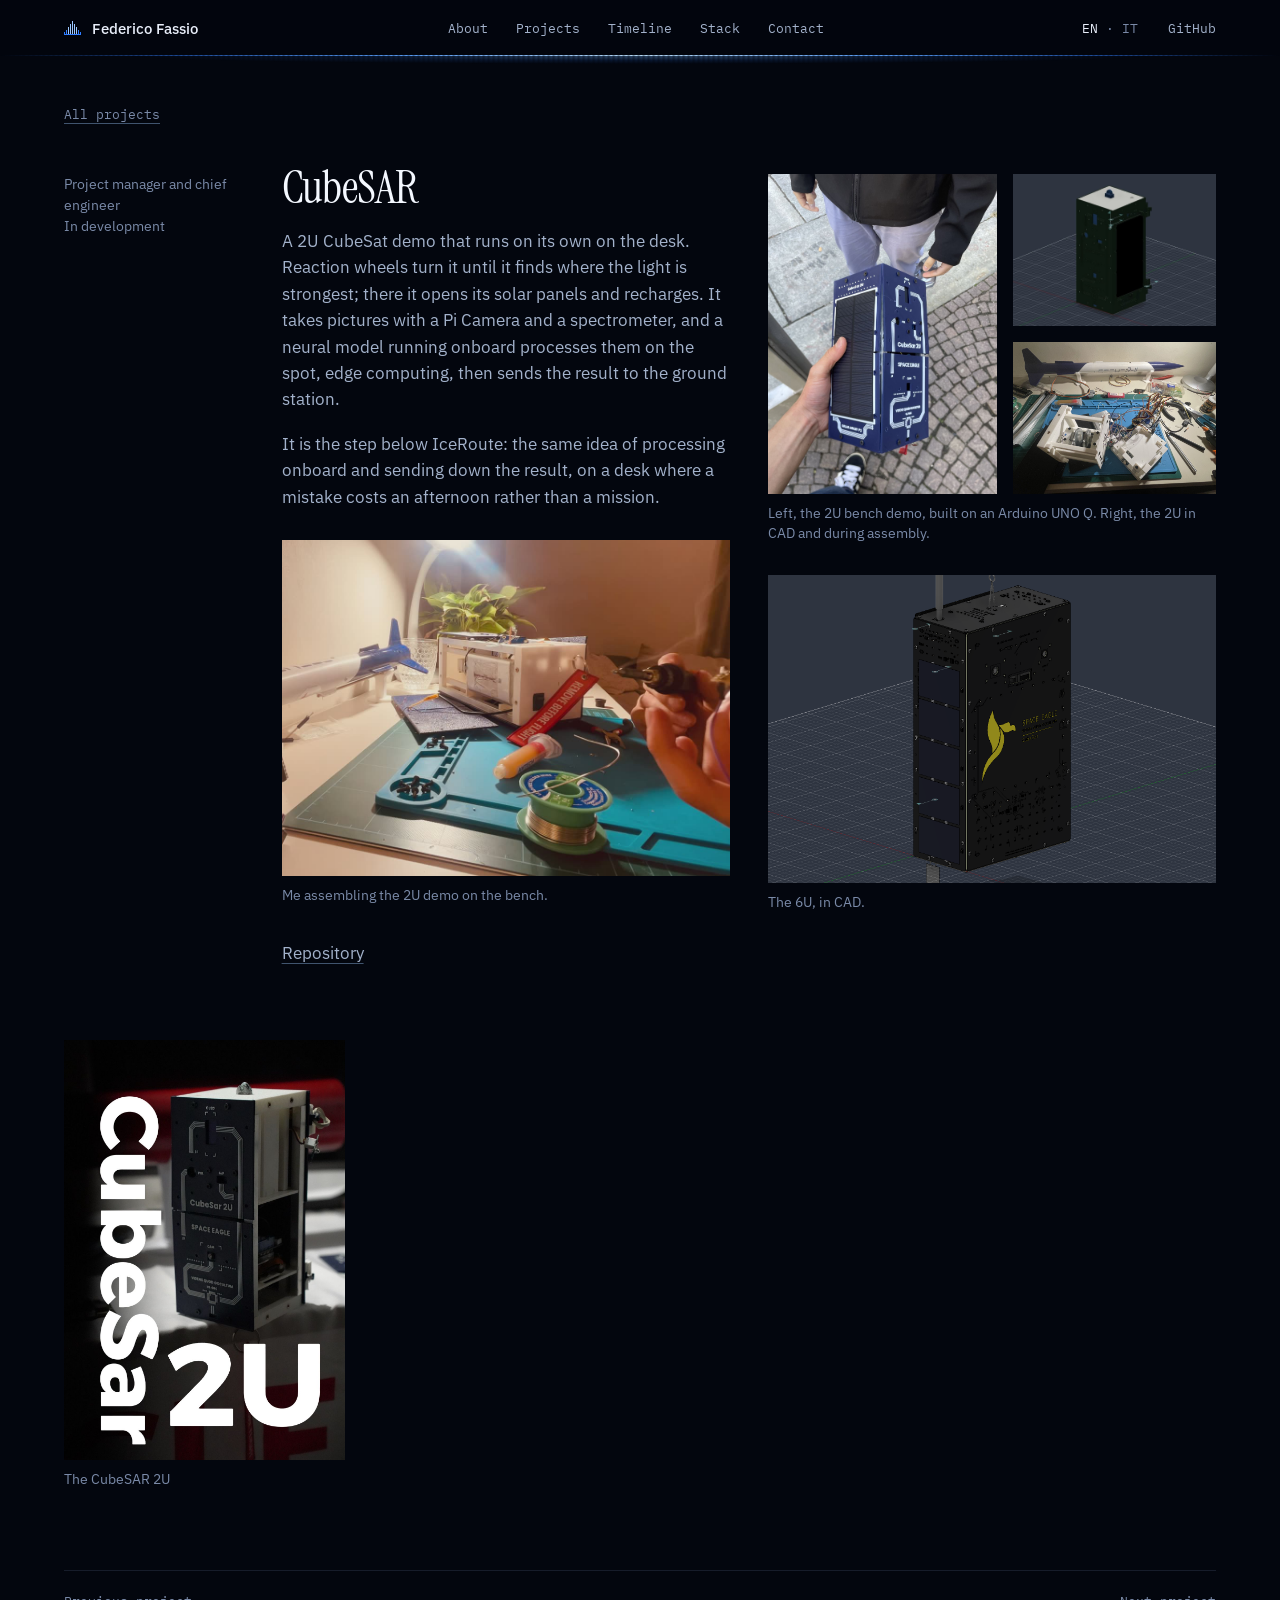
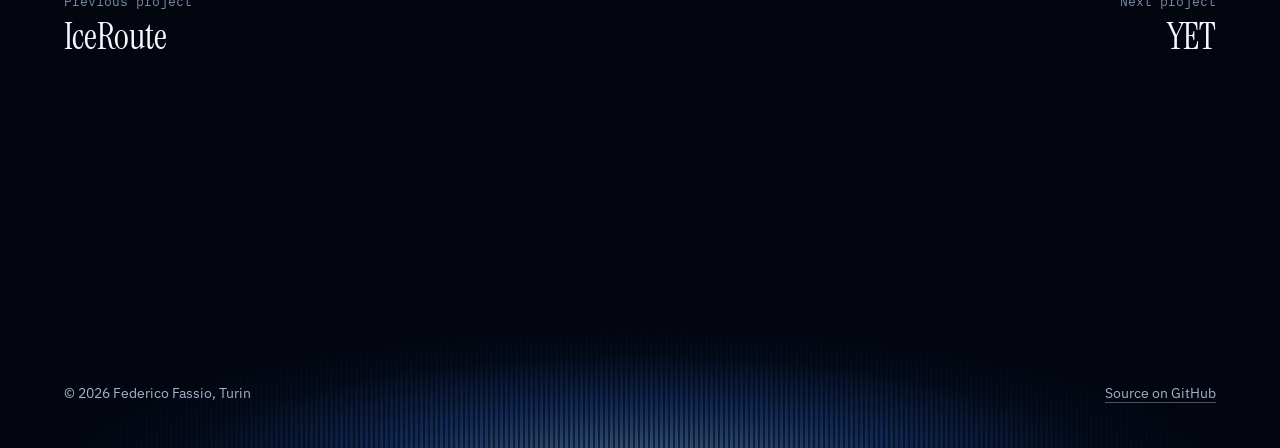
==== cubesar/index.html @ aa727fca "About: ritratto centrato e grande sul telefono; CubeSAR: il poster - Su telefono il ritratto in Abou" ====
<!doctype html>
<html lang="en" data-lang="en" data-title-en="CubeSAR · Federico Fassio" data-title-it="CubeSAR · Federico Fassio">
<head>
<meta charset="utf-8">
<meta name="viewport" content="width=device-width, initial-scale=1, viewport-fit=cover">
<title>CubeSAR · Federico Fassio</title>
<meta name="description" content="CubeSAR: a 2U CubeSat demo that turns towards the light with reaction wheels, opens its solar panels to recharge, takes pictures with a Pi Camera and a spectrometer and processes them onboard with a neural model. Federico Fassio is project manager and chief engineer, at Space Eagle APS.">
<meta name="author" content="Federico Fassio">
<link rel="canonical" href="https://federicofassio.it/cubesar/">
<meta property="og:type" content="article">
<meta property="og:site_name" content="Federico Fassio">
<meta property="og:title" content="CubeSAR · Federico Fassio">
<meta property="og:description" content="CubeSAR: a 2U CubeSat demo that turns towards the light with reaction wheels, opens its solar panels to recharge, takes pictures with a Pi Camera and a spectrometer and processes them onboard with a neural model. Federico Fassio is project manager and chief engineer, at Space Eagle APS.">
<meta property="og:url" content="https://federicofassio.it/cubesar/">
<meta property="og:locale" content="en_GB">
<meta property="og:locale:alternate" content="it_IT">
<meta property="og:image" content="https://federicofassio.it/img/cubesar-banco.jpg">
<meta property="og:image:type" content="image/jpeg">
<meta property="og:image:width" content="1600">
<meta property="og:image:height" content="1200">
<meta property="og:image:alt" content="The CubeSAR 2U demo being assembled on the bench">
<meta name="twitter:card" content="summary_large_image">
<meta name="twitter:title" content="CubeSAR · Federico Fassio">
<meta name="twitter:description" content="CubeSAR: a 2U CubeSat demo that turns towards the light with reaction wheels, opens its solar panels to recharge, takes pictures with a Pi Camera and a spectrometer and processes them onboard with a neural model. Federico Fassio is project manager and chief engineer, at Space Eagle APS.">
<meta name="twitter:image" content="https://federicofassio.it/img/cubesar-banco.jpg">
<meta name="twitter:image:alt" content="The CubeSAR 2U demo being assembled on the bench">
<meta name="theme-color" content="#03060e">
<link rel="icon" href="/favicon.ico" sizes="48x48">
<link rel="icon" href="/favicon.svg" type="image/svg+xml">
<link rel="icon" href="/favicon-96x96.png" sizes="96x96" type="image/png">
<link rel="apple-touch-icon" href="/apple-touch-icon.png">
<link rel="manifest" href="/site.webmanifest">
<script type="application/ld+json">
{"@context":"https://schema.org","@type":"BreadcrumbList","itemListElement":[{"@type":"ListItem","position":1,"name":"Federico Fassio","item":"https://federicofassio.it/"},{"@type":"ListItem","position":2,"name":"CubeSAR","item":"https://federicofassio.it/cubesar/"}]}
</script>

<!-- La lingua scelta si applica prima del disegno, così non si vede il cambio -->
<script>
try{
  var L = localStorage.getItem('lang');
  if(L === 'it' || L === 'en'){
    document.documentElement.setAttribute('data-lang', L);
    document.documentElement.setAttribute('lang', L);
  }
}catch(e){}
</script>

<link rel="preconnect" href="https://fonts.googleapis.com">
<link rel="preconnect" href="https://fonts.gstatic.com" crossorigin>
<link href="https://fonts.googleapis.com/css2?family=IBM+Plex+Mono:wght@400;500&family=IBM+Plex+Sans:wght@400;500;600&family=Instrument+Serif:ital@0;1&display=swap" rel="stylesheet">
<link rel="stylesheet" href="../assets/site.css?v=4">
</head>
<body>
<a class="skip" href="#main" data-l="en">Skip to content</a>
<a class="skip" href="#main" data-l="it">Salta al contenuto</a>

<nav class="nav is-stuck nav--page" id="nav">
  <div class="nav__in">
    <a class="brand" href="../">
      <!-- Il marchio: nove tacche a campana su una riga, come il cumulo dell'hero -->
      <svg viewBox="0 0 17 14" aria-hidden="true"><rect class="h" x="0" y="11" width="1" height="2"/><rect class="h" x="2" y="9" width="1" height="4"/><rect x="4" y="6" width="1" height="7"/><rect x="6" y="3" width="1" height="10"/><rect x="8" y="0" width="1" height="13"/><rect x="10" y="3" width="1" height="10"/><rect x="12" y="6" width="1" height="7"/><rect class="h" x="14" y="9" width="1" height="4"/><rect class="h" x="16" y="11" width="1" height="2"/><rect class="h" x="0" y="13" width="17" height="1"/></svg>
      Federico Fassio
    </a>
    <ul class="nav__links" id="navlinks">
      <li><a href="../#about"><span data-l="en">About</span><span data-l="it">Chi sono</span></a></li>
      <li><a href="../#projects"><span data-l="en">Projects</span><span data-l="it">Progetti</span></a></li>
      <li><a href="../#path"><span data-l="en">Timeline</span><span data-l="it">Percorso</span></a></li>
      <li><a href="../#stack">Stack</a></li>
      <li><a href="../#contact"><span data-l="en">Contact</span><span data-l="it">Contatti</span></a></li>
      <li class="nav__extra"><a href="https://github.com/DoubleF35" rel="me">GitHub</a></li>
      <li class="nav__extra"><a href="https://www.instagram.com/federicofassioo/" rel="me">Instagram</a></li>
      <li class="nav__extra"><a href="https://www.tiktok.com/@imdoublef" rel="me">TikTok</a></li>
    </ul>
    <div class="nav__end">
      <div class="lang" id="lang" role="group" aria-label="Lingua / Language">
        <button type="button" value="en" lang="en" aria-pressed="true">EN</button><span aria-hidden="true">·</span><button type="button" value="it" lang="it" aria-pressed="false">IT</button>
      </div>
      <a class="nav__gh" href="https://github.com/DoubleF35" rel="me">GitHub</a>
      <button type="button" class="burger" id="burger" aria-expanded="false" aria-controls="navlinks">
        <i aria-hidden="true"></i>Menu
      </button>
    </div>
  </div>
  <span class="nav__comb" aria-hidden="true"></span>
</nav>

<main id="main" class="proj">
  <div class="wrap">
    <p class="crumb"><a href="../#projects"><span data-l="en">All projects</span><span data-l="it">Tutti i progetti</span></a></p>
    <article class="row" id="cubesar">
      <p class="meta"><span><span data-l="en">Project manager and chief engineer</span><span data-l="it">Project manager e chief engineer</span></span><span><span data-l="en">In development</span><span data-l="it">In sviluppo</span></span></p>
      <h1>CubeSAR</h1>
      <div class="row__fig">
        <figure class="mosaic">
          <span class="frame mosaic__big"><img src="../img/cubesar-2u.jpg" width="1200" height="1600" alt="The CubeSAR 2U bench demo, held in one hand" data-alt-it="La demo da banco CubeSAR 2U, tenuta in una mano" loading="lazy"></span>
          <span class="frame"><img src="../img/cubesar-2u-cad.jpg" width="933" height="700" alt="CAD render of the CubeSAR 2U" data-alt-it="Il render CAD del CubeSAR 2U" loading="lazy"></span>
          <span class="frame"><img src="../img/cubesar-banco.jpg" width="1600" height="1200" alt="The 2U demo being assembled on the bench, with Seeker-II behind" data-alt-it="La demo 2U in montaggio sul banco, con Seeker-II sullo sfondo" loading="lazy"></span>
          <figcaption data-l="en">Left, the 2U bench demo, built on an Arduino UNO&nbsp;Q. Right, the 2U in CAD and during assembly.</figcaption>
          <figcaption data-l="it">A sinistra la demo da banco 2U, costruita con una Arduino UNO&nbsp;Q. A destra il 2U in CAD e durante il montaggio.</figcaption>
        </figure>
        <figure class="fig-next">
          <span class="frame"><img src="../img/cubesar.png" width="1600" height="1100" alt="CAD model of the CubeSAR 6U" data-alt-it="Il modello CAD del CubeSAR 6U" loading="lazy"></span>
          <figcaption data-l="en">The 6U, in CAD.</figcaption>
          <figcaption data-l="it">Il 6U, in CAD.</figcaption>
        </figure>
      </div>
      <div class="row__text">
        <p data-l="en">
          A 2U CubeSat demo that runs on its own on the desk. Reaction wheels turn it until it
          finds where the light is strongest; there it opens its solar panels and recharges. It
          takes pictures with a Pi Camera and a spectrometer, and a neural model running onboard
          processes them on the spot, edge computing, then sends the result to the ground station.
        </p>
        <p data-l="it">
          Una demo di CubeSat 2U che sulla scrivania lavora da sola. Le ruote di reazione la fanno
          girare finché trova il punto con più luce: lì apre i pannelli solari e si ricarica. Fa le
          foto con una Pi Camera e uno spettrometro, e un modello neurale che gira a bordo le
          elabora sul posto, in edge computing, poi manda il risultato alla stazione di terra.
        </p>
        <p data-l="en">
          It is the step below IceRoute: the same idea of processing onboard and sending down the
          result, on a desk where a mistake costs an afternoon rather than a mission.
        </p>
        <p data-l="it">
          È il gradino sotto IceRoute: la stessa idea di elaborare a bordo e mandare giù il
          risultato, su una scrivania dove uno sbaglio costa un pomeriggio e non una missione.
        </p>
        <figure class="vid">
          <video autoplay muted loop playsinline preload="auto" width="960" height="720" poster="../img/cubesar-montaggio.jpg">
            <source src="../img/cubesar-montaggio.mp4" type="video/mp4">
          </video>
          <figcaption data-l="en">Me assembling the 2U demo on the bench.</figcaption>
          <figcaption data-l="it">Mentre monto la demo 2U sul banco.</figcaption>
        </figure>
        <p class="links"><a href="https://github.com/DoubleF35/CubeSAR">Repository</a></p>
      </div>
    </article>
    <div class="gal">
      <div class="photos photos--tall">
        <figure>
          <span class="frame"><img src="../img/cubesar-2u-poster.jpg" width="1067" height="1600" alt="Poster of the CubeSAR 2U: the satellite with the title CubeSar 2U written over the photo" data-alt-it="Il poster del CubeSAR 2U: il satellite con il titolo CubeSar 2U scritto sopra la foto" loading="lazy"></span>
          <figcaption data-l="en">The CubeSAR 2U</figcaption>
          <figcaption data-l="it">Il CubeSAR 2U</figcaption>
        </figure>
      </div>
    </div>
    <nav class="pnav" aria-label="Projects">
      <a class="prev" href="../iceroute/"><span class="lab"><span data-l="en">Previous project</span><span data-l="it">Progetto precedente</span></span><span class="name"><span data-l="en">IceRoute</span><span data-l="it">IceRoute</span></span></a>
      <a class="next" href="../yet-community/"><span class="lab"><span data-l="en">Next project</span><span data-l="it">Progetto successivo</span></span><span class="name"><span data-l="en">YET</span><span data-l="it">YET</span></span></a>
    </nav>
  </div>
</main>

<footer class="foot">
  <div class="wrap foot__in">
    <p data-l="en">© 2026 Federico Fassio, Turin</p>
    <p data-l="it">© 2026 Federico Fassio, Torino</p>
    <p><a href="https://github.com/DoubleF35/doublef35.github.io"><span data-l="en">Source on GitHub</span><span data-l="it">Sorgente su GitHub</span></a></p>
  </div>
</footer>

<script src="../assets/site.js?v=4"></script>
</body>
</html>
---- assets/site.css ----
/* ==========================================================================
   Notte, una sola sorgente di luce, una serif.

   Regole, e tutto il resto scende da queste:
   1. Il fondo è quasi nero e la luce arriva da un punto solo, il pettine
      dell'hero. Il resto della pagina ne riprende solo il segno: la riga
      sotto la barra e i righelli fra le sezioni.
   2. I titoli sono in Instrument Serif. Il corsivo è un accento, uno solo.
   3. Il monospace serve solo a ciò che si conta: date, misure, unità, nomi
      di repository. Sempre in minuscolo normale, mai spaziato.
   4. Niente schede, pillole, vetro, frecce, stelle, ombre colorate.
      Le cose si separano con una riga da 1 px e con lo spazio.
   Una pagina sola, nessun framework, nessun build step.
   ========================================================================== */

:root{
  --ink:#03060e;
  --ink-2:#070b16;
  --line:rgba(150,180,230,.13);
  --paper:#e9effa;
  --paper-dim:#a3b2cb;
  --paper-mute:#7a8aa8;   /* 5,8:1 sul fondo: passa AA anche sui testi piccoli */
  --beam:#2f7dff;
  --beam-lit:#9cc8ff;
  --gold:#e6c276;         /* solo per i piazzamenti */

  --w:1200px;
  --m:max(20px, 5vw);
  --gap:clamp(24px, 3vw, 48px);
  --nav-h:56px;
  --serif:"Instrument Serif",ui-serif,Georgia,"Times New Roman",serif;
  --sans:"IBM Plex Sans",-apple-system,BlinkMacSystemFont,"Segoe UI",Roboto,Helvetica,Arial,sans-serif;
  --mono:"IBM Plex Mono",ui-monospace,SFMono-Regular,Menlo,Consolas,monospace;
}

*{box-sizing:border-box}
html{
  background:var(--ink);scroll-behavior:smooth;
  scroll-padding-top:calc(var(--nav-h) + 16px);
  -webkit-text-size-adjust:100%;text-size-adjust:100%;
}
body{
  margin:0;background:var(--ink);color:var(--paper);
  font:400 17px/1.6 var(--sans);
  -webkit-font-smoothing:antialiased;text-rendering:optimizeLegibility;
  overflow-x:hidden;
}
a{
  color:inherit;
  text-decoration:underline;text-decoration-thickness:1px;text-underline-offset:4px;
  text-decoration-color:rgba(156,200,255,.4);
  -webkit-tap-highlight-color:transparent;
  transition:color .15s,text-decoration-color .15s;
}
@media (hover:hover){ a:hover{color:#fff;text-decoration-color:currentColor} }
img{display:block;max-width:100%}
button{font:inherit;color:inherit;background:none;border:0;padding:0;cursor:pointer;-webkit-tap-highlight-color:transparent}
::selection{background:rgba(47,125,255,.35);color:#fff}
:focus-visible{outline:1px solid var(--beam-lit);outline-offset:4px}
h1,h2,h3,h4{font-weight:400;margin:0}
p{margin:0 0 18px}
p:last-child{margin-bottom:0}
.num{font-family:var(--mono);font-variant-numeric:tabular-nums}

/* Due lingue nello stesso documento. La regola nasconde SOLO la lingua
   inattiva e non ne mostra mai nessuna: così l'elemento attivo conserva il
   display del suo componente. È !important perché nessuna regola di
   layout, nemmeno in una media query, deve poter riaccendere la lingua
   spenta. Non tornare indietro. */
html[data-lang="it"] [data-l="en"],
html[data-lang="en"] [data-l="it"]{display:none !important}

.skip{position:absolute;left:-9999px;top:0;z-index:99;background:#fff;color:#000;padding:12px 18px;font:500 14px/1 var(--sans);text-decoration:none}
.skip:focus{left:0}

.wrap{max-width:calc(var(--w) + 2 * var(--m));margin:0 auto;padding:0 var(--m)}

/* --------------------------------------------------------------------------
   Barra. Trasparente sull'hero; scorrendo diventa inchiostro pieno, e il
   suo bordo inferiore è la riga d'orizzonte che sale dall'hero.
   L'altezza non cambia mai: è il riferimento per l'aggancio della riga.
   Lo sfondo sta in un ::before e non sulla barra stessa: un backdrop-filter
   sulla barra la renderebbe il contenitore del menu a tutto schermo.
   -------------------------------------------------------------------------- */
.nav{position:fixed;top:0;left:0;right:0;z-index:60;height:var(--nav-h)}
.nav::before{content:"";position:absolute;inset:0;background:rgba(3,6,14,.94);opacity:0;transition:opacity .25s}
.nav.is-stuck::before{opacity:1}
.nav__in{
  position:relative;display:flex;align-items:center;gap:32px;height:100%;
  max-width:calc(var(--w) + 2 * var(--m));margin:0 auto;padding:0 var(--m);
}
.brand{
  display:inline-flex;align-items:center;gap:11px;min-height:44px;flex:none;
  font:500 15px/1 var(--sans);color:var(--paper);text-decoration:none;white-space:nowrap;
}
.brand svg{width:17px;height:14px;flex:none}
.brand svg rect{fill:var(--beam-lit)}
.brand svg .h{fill:var(--beam)}
.nav__links{flex:1;display:flex;justify-content:center;gap:28px;list-style:none;margin:0;padding:0}
.nav__links a{display:block;padding:15.5px 0;font:400 13px/1 var(--mono);color:var(--paper-dim);text-decoration:none;white-space:nowrap}
@media (hover:hover){ .nav__links a:hover{color:#fff} }
.nav__extra{display:none}
.nav__end{display:flex;align-items:center;gap:22px;flex:none}
.lang{display:flex;align-items:center;font:400 13px/1 var(--mono);color:var(--paper-mute)}
.lang button{min-height:44px;min-width:32px;padding:0 6px;color:var(--paper-mute);transition:color .15s}
.lang button:hover{color:var(--paper)}
html[data-lang="it"] .lang [value="it"],
html[data-lang="en"] .lang [value="en"]{color:var(--paper)}
.nav__gh{padding:15.5px 0;font:400 13px/1 var(--mono);color:var(--paper-dim);text-decoration:none}
@media (hover:hover){ .nav__gh:hover{color:#fff} }
.burger{display:none}

/* La riga d'orizzonte e il bordo della barra sono la stessa riga: quella
   dell'hero sale con la pagina e, arrivata sotto la barra, passa il
   testimone. Stesso passo del pettine del canvas: --comb-p e --comb-x li
   scrive lo script, così i denti della riga cadono sulle barre. */
.nav__comb,.hero__horizon{
  position:absolute;left:0;right:0;opacity:0;pointer-events:none;
  -webkit-mask-image:repeating-linear-gradient(90deg,rgba(0,0,0,.84) 0,#000 calc(var(--comb-p,5px) * .25),rgba(0,0,0,.6) calc(var(--comb-p,5px) * .75),rgba(0,0,0,.84) var(--comb-p,5px));
          mask-image:repeating-linear-gradient(90deg,rgba(0,0,0,.84) 0,#000 calc(var(--comb-p,5px) * .25),rgba(0,0,0,.6) calc(var(--comb-p,5px) * .75),rgba(0,0,0,.84) var(--comb-p,5px));
  -webkit-mask-position:var(--comb-x,0) 0;mask-position:var(--comb-x,0) 0;
}
.hero__horizon,.nav__comb::before{
  background:linear-gradient(90deg,rgba(47,125,255,0),rgba(47,125,255,.6) 14%,#5aa2ff 32%,#bfe3ff 50%,#5aa2ff 68%,rgba(47,125,255,.6) 86%,rgba(47,125,255,0));
}
/* Sotto la barra: la riga (prima fila di pixel, che coincide con l'ultima
   della barra) e un alone di pochi pixel, la luce che resta del cumulo.
   Stanno dentro la stessa maschera, quindi sono entrambi a pettine. */
.nav__comb{top:calc(100% - 1px);height:9px;z-index:1}
.nav__comb::before,.nav__comb::after{content:"";position:absolute;left:0;right:0}
.nav__comb::before{top:0;height:1px}
.nav__comb::after{top:1px;height:8px;background:radial-gradient(40% 100% at 50% 0,rgba(120,185,255,.38),rgba(47,125,255,.14) 55%,transparent 100%)}
html.menu-open .nav__comb{opacity:0 !important}

/* --------------------------------------------------------------------------
   Hero. Il canvas sporge sotto la sezione (bottom negativo, dallo script):
   la luce si spegne dentro la pagina invece di essere tagliata da un bordo.
   -------------------------------------------------------------------------- */
.hero{
  position:relative;z-index:1;isolation:isolate;
  min-height:100vh;min-height:100svh;
  padding:clamp(96px, 19vh, 210px) var(--m) 0;
  text-align:center;
}
/* Nuvole indaco in alto: l'unica luce che non viene dal pettine. */
.hero__sky{
  position:absolute;inset:0;z-index:-2;pointer-events:none;will-change:opacity;
  background:
    radial-gradient(30% 34% at 9% 22%,rgba(70,54,150,.32),transparent 72%),
    radial-gradient(28% 30% at 92% 14%,rgba(62,48,140,.28),transparent 72%),
    radial-gradient(54% 30% at 50% 0%,rgba(22,40,110,.24),transparent 78%);
}
.hero__comb{position:absolute;left:0;bottom:0;width:100%;height:100%;z-index:-1;pointer-events:none;display:block}
.hero__horizon{bottom:0;height:3px;z-index:-1;transform-origin:50% 100%}
.hero__in{position:relative;max-width:1120px;margin:0 auto}
.hero h1{
  font:400 clamp(44px, min(7.4vw, 13.5vh), 116px)/.98 var(--serif);letter-spacing:-.018em;
  color:#f4f8ff;text-wrap:balance;
  text-shadow:0 1px 30px rgba(3,6,14,.5);
}
.hero h1 em{font-style:italic}
.hero__deck{
  margin:28px auto 0;max-width:46ch;
  font:400 17px/1.55 var(--sans);color:var(--paper-dim);text-wrap:balance;
  text-shadow:0 1px 18px rgba(3,6,14,.8);
}
.hero__links{display:flex;justify-content:center;gap:30px;margin-top:16px}
.hero__links a{
  display:inline-flex;align-items:center;min-height:44px;
  font:500 15px/1 var(--sans);color:var(--paper);
  text-decoration-color:rgba(233,239,250,.45);
  text-shadow:0 1px 14px rgba(3,6,14,.8);
}

/* --------------------------------------------------------------------------
   Pagina
   -------------------------------------------------------------------------- */
main{position:relative;z-index:2}
section{padding:144px 0 0}
#about{padding-top:72px}
/* Il righello fra le sezioni: lo disegna lo script. */
.sep{display:block;width:100%;height:22px;margin:0 0 64px}
h2{
  margin:0 0 56px;
  font:400 clamp(46px, 5.6vw, 80px)/.98 var(--serif);letter-spacing:-.018em;color:#f2f6ff;
}
figure{margin:0}
.frame{display:block;overflow:hidden;background:var(--ink-2)}
.frame img{width:100%;height:100%;object-fit:cover}
figcaption{margin-top:10px;font:400 13.5px/1.45 var(--sans);color:var(--paper-mute)}

/* ---------- Chi sono ------------------------------------------------------ */
.about{display:grid;grid-template-columns:minmax(0,7fr) minmax(0,4fr);column-gap:clamp(32px, 7vw, 120px);align-items:start}
.about p{font-size:clamp(19px, 1.5vw, 21px);line-height:1.6;color:var(--paper-dim);max-width:44ch}
.about p a{color:var(--paper)}
.portrait .frame{aspect-ratio:1}
.portrait img{object-position:50% 20%}

/* ---------- Progetti ------------------------------------------------------ */
.meta{margin:0 0 14px;font:400 14px/1.5 var(--sans);color:var(--paper-mute)}
.meta > span{display:block}
.prize{display:flex;align-items:baseline;gap:12px;margin:24px 0 0;font:400 15.5px/1.45 var(--sans);color:var(--paper)}
.prize b{flex:none;font:400 36px/1 var(--serif);color:var(--gold)}
.specs{margin:18px 0 0;font:400 14px/1.6 var(--sans);color:var(--paper-mute)}
.specs.num{font-family:var(--mono)}
.nw{white-space:nowrap}
.links{display:flex;flex-wrap:wrap;gap:0 26px;margin:14px 0 0;font-size:15.5px}
.links a{display:inline-flex;align-items:center;min-height:44px}

/* IceRoute: testo a sinistra, la console grande a destra, due foto sotto. */
.flag{
  display:grid;grid-template-columns:minmax(0,5fr) minmax(0,7fr);
  column-gap:clamp(32px, 4vw, 64px);row-gap:16px;
  padding-bottom:88px;border-bottom:1px solid var(--line);
}
.flag__text{grid-column:1;grid-row:1 / span 2}
.flag__main{grid-column:2;grid-row:1}
.flag__main .frame{aspect-ratio:1280 / 748}
.frame video{display:block;width:100%;height:100%;object-fit:cover;cursor:pointer}
.flag__pair{grid-column:2;grid-row:2;display:grid;grid-template-columns:minmax(0,1fr) minmax(0,1fr);gap:16px;align-self:start}
.flag__pair .shot--43 .frame{aspect-ratio:4 / 3}
.flag__pair .shot--169 .frame{aspect-ratio:16 / 9}
.flag h3,.flag h1{margin:0 0 20px;font:400 clamp(56px, 5.6vw, 80px)/.92 var(--serif);letter-spacing:-.02em;color:#f4f8ff}
.deck{margin:0 0 18px;font:400 21px/1.45 var(--sans);color:var(--paper);max-width:28ch}
.flag__text > p{color:var(--paper-dim)}

/* Scheda tecnica: etichetta a sinistra, valore in mono a destra. */
.sheet{margin:28px 0 0;border-top:1px solid var(--line)}
.sheet div{display:flex;justify-content:space-between;align-items:baseline;gap:20px;padding:11px 0;border-bottom:1px solid var(--line)}
.sheet dt{font:400 14.5px/1.4 var(--sans);color:var(--paper-mute)}
.sheet dd{margin:0;text-align:right;font:400 14.5px/1.4 var(--mono);font-variant-numeric:tabular-nums;color:var(--paper)}

/* Gli altri sei: righe a tutta larghezza, separate da una riga. */
.row{
  display:grid;grid-template-columns:minmax(0,2fr) minmax(0,5fr) minmax(0,5fr);
  grid-template-areas:"meta title fig" "meta text fig";grid-template-rows:auto 1fr;
  column-gap:var(--gap);padding:64px 0;border-bottom:1px solid var(--line);
}
.row .meta{grid-area:meta;padding-top:10px}
.row h3,.row h1{grid-area:title;margin:0 0 18px;font:400 clamp(40px, 3.6vw, 52px)/1 var(--serif);letter-spacing:-.015em;color:#f4f8ff}
.row h3 a{text-decoration:none}
@media (hover:hover){ .row h3 a:hover{text-decoration:underline;text-decoration-thickness:1px;text-underline-offset:6px} }
.row__text{grid-area:text}
.row__text > p{font-size:16.5px;color:var(--paper-dim);max-width:56ch}
.row__fig{grid-area:fig;padding-top:10px}
/* Ogni foto nelle sue proporzioni: width e height veri sull'<img>, nessun ritaglio. */
.row__fig .frame img{height:auto}
/* CubeSAR: la foto verticale a sinistra, CAD e banco impilati a destra.
   Le colonne stanno a 1,13 : 1 perché le due altezze coincidano; la foto
   grande riempie l'altezza della colonna destra e perde al massimo pochi px. */
.mosaic{display:grid;grid-template-columns:minmax(0,1.13fr) minmax(0,1fr);gap:16px;align-content:start}
.mosaic__big{grid-row:1 / span 2;position:relative}
.row__fig .mosaic__big img{position:absolute;inset:0;height:100%}
.mosaic figcaption{grid-column:1 / -1;margin-top:-6px}
.fig-next{margin-top:32px}
/* Seeker: sopra le due verticali di Seeker-One (3:4), sotto due orizzontali
   (4:3). Stesse proporzioni per riga, quindi le altezze coincidono da sole. */
.quad{display:grid;grid-template-columns:minmax(0,1fr) minmax(0,1fr);gap:16px;align-content:start}
.quad figcaption{grid-column:1 / -1;margin-top:-6px}
/* Seeker-II, sotto la riga: OpenRocket a tutta larghezza, poi CAD e CFD
   in tre riquadri 4:3. Occupa le colonne di testo e foto. */
.row--strip{grid-template-areas:"meta title fig" "meta text fig" "meta strip strip";grid-template-rows:auto 1fr auto}
.row__strip{grid-area:strip;display:grid;grid-template-columns:repeat(3,minmax(0,1fr));gap:16px;margin-top:48px}
.row__strip .strip__wide{grid-column:1 / -1}
.row__strip .frame img{height:auto}
.row__strip figcaption{grid-column:1 / -1;margin-top:-6px}

/* f4kit non ha ancora una foto: al suo posto l'invariante che regge il
   parser, scritto come una formula. Quando la foto c'è, si sostituisce. */
.eq{align-self:start;border-top:1px solid var(--line);border-bottom:1px solid var(--line);padding:30px 0 26px}
.eq__f{margin:0 0 16px;font:400 clamp(25px, 2.3vw, 32px)/1.25 var(--serif);color:#f2f6ff}
.eq__f sub{font-size:.6em;line-height:0}
.eq__n{margin:0;font:400 14px/1.5 var(--mono);color:var(--paper-mute)}

/* Altro su GitHub */
.more{display:grid;grid-template-columns:minmax(0,2fr) minmax(0,10fr);column-gap:var(--gap);margin-top:88px}
.more h3{padding-top:20px;font:500 15px/1.4 var(--sans);color:var(--paper)}
.more ul{list-style:none;margin:0;padding:0;border-top:1px solid var(--line)}
.more a{
  display:grid;grid-template-columns:minmax(0,3fr) minmax(0,7fr);column-gap:var(--gap);
  padding:20px 0;border-bottom:1px solid var(--line);text-decoration:none;
}
.more .name{font:400 15.5px/1.5 var(--mono);color:var(--paper);text-decoration:underline;text-decoration-thickness:1px;text-underline-offset:4px;text-decoration-color:rgba(156,200,255,.4)}
.more .desc{font-size:15.5px;line-height:1.55;color:var(--paper-dim)}
@media (hover:hover){ .more a:hover .name{text-decoration-color:currentColor;color:#fff} }

/* ---------- Percorso ------------------------------------------------------ */
.lede-i{
  margin:-20px 0 80px;max-width:30ch;text-wrap:pretty;
  font:italic 400 clamp(26px, 2.6vw, 36px)/1.25 var(--serif);color:var(--paper);
}
/* La timeline: una rotaia verticale con un punto per tappa, la data e
   l'età a sinistra. Scorrendo, la luce del pettine scende lungo la rotaia
   e accende i punti che ha superato (lo script imposta --lit). */
.tl{
  --tw:calc((100% - 2 * var(--gap)) / 6);   /* larga quanto la colonna meta dei progetti */
  --rx:calc(var(--tw) + var(--gap));        /* dove passa la rotaia */
  --r0:24px;                                /* la rotaia parte dal centro del primo punto */
  --lit:0px;                                /* lunghezza del tratto acceso, la calcola lo script */
  position:relative;list-style:none;margin:0 0 96px;padding:0;
}
.tl::before,.tl::after{content:"";position:absolute;top:var(--r0);left:var(--rx);width:1px;pointer-events:none}
.tl::before{bottom:0;background:linear-gradient(var(--line), var(--line) calc(100% - 64px), transparent)}
.tl::after{
  height:var(--lit);
  background:linear-gradient(rgba(47,125,255,0), rgba(47,125,255,.7) 90px, var(--beam-lit));
  box-shadow:0 0 8px rgba(47,125,255,.55);
}
.tl > li{
  position:relative;display:grid;grid-template-columns:var(--tw) minmax(0,1fr);
  column-gap:calc(var(--gap) + 40px);padding:0 0 60px;
}
.tl > li:last-child{padding-bottom:0}
/* il punto */
.tl > li::before{
  content:"";position:absolute;top:13px;left:calc(var(--rx) - 5px);
  width:11px;height:11px;box-sizing:border-box;border-radius:50%;
  border:1px solid var(--paper-mute);background:var(--ink);
  transition:border-color .4s,background-color .4s,box-shadow .4s;
  z-index:1;
}
.tl > li.is-now::before{border-color:var(--paper);background:var(--paper)}
.tl > li.is-side::before{top:15px;left:calc(var(--rx) - 3px);width:7px;height:7px}
.tl > li.is-lit::before{border-color:var(--beam-lit);box-shadow:0 0 0 4px rgba(47,125,255,.16),0 0 14px rgba(47,125,255,.7)}
.tl > li.is-now.is-lit::before{background:var(--beam-lit)}
/* I due ruoli che pesano di più (Space Eagle, YET) stanno in cima e più grandi. */
.tl > li.is-key .tl__name{font-size:clamp(40px, 3.6vw, 52px);line-height:1.04}
.tl > li.is-key .tl__when{padding-top:14px}
.tl > li.is-key::before{top:18px;left:calc(var(--rx) - 6px);width:13px;height:13px}

.tl__when{margin:0;padding-top:8px;font:400 14px/1.5 var(--mono);color:var(--paper-mute)}
.tl__date,.tl__age{display:block}
.tl__age{color:var(--paper)}
.tl__body{display:grid;grid-template-columns:minmax(0,1fr) auto;column-gap:var(--gap);align-items:start}
.tl__name{margin:0 0 6px;font:400 clamp(30px, 2.6vw, 38px)/1.1 var(--serif);letter-spacing:-.01em;color:#f2f6ff}
.tl__name a{text-underline-offset:6px;text-decoration-color:rgba(156,200,255,.3)}
.tl__role{margin:0 0 12px;font:400 15px/1.5 var(--sans);color:var(--paper-mute)}
.tl__line{margin:0;font-size:16.5px;color:var(--paper-dim);max-width:58ch}
.tl__prize{margin:12px 0 0;font:400 15px/1.45 var(--sans);color:var(--paper)}
/* I piazzamenti: il numero in oro è l'unico segno di premio della pagina. */
.ord{margin:0;text-align:right;font:400 clamp(60px, 6vw, 88px)/.86 var(--serif);color:var(--gold)}
.ord [data-l="en"]{font-size:.72em}

/* "Leggi la storia": un <details>, senza frecce. Il + diventa un -. */
.tl__more{margin-top:8px}
.tl__more summary{
  display:inline-flex;align-items:center;gap:10px;min-height:44px;
  list-style:none;cursor:pointer;font:400 15px/1.2 var(--sans);color:var(--paper);
  -webkit-tap-highlight-color:transparent;
}
.tl__more summary::-webkit-details-marker{display:none}
.tl__more summary > span{text-decoration:underline;text-decoration-thickness:1px;text-underline-offset:4px;text-decoration-color:rgba(156,200,255,.4);transition:text-decoration-color .15s}
@media (hover:hover){ .tl__more summary:hover > span{text-decoration-color:currentColor} }
.tl__more summary::after{
  content:"";flex:none;width:9px;height:9px;
  background:linear-gradient(currentColor,currentColor) center / 9px 1px no-repeat,
             linear-gradient(currentColor,currentColor) center / 1px 9px no-repeat;
}
.tl__more[open] summary::after{background:linear-gradient(currentColor,currentColor) center / 9px 1px no-repeat}
.tl__story{padding:4px 0 6px;font-size:16px;color:var(--paper-dim);max-width:60ch}
.tl__story p{margin:0}
.tl__story ul{list-style:none;margin:0;padding:0}
.tl__story li{position:relative;padding-left:22px;margin-bottom:6px}
.tl__story li::before{content:"";position:absolute;left:0;top:.8em;width:10px;height:1px;background:var(--paper-mute)}
@supports (interpolate-size:allow-keywords){
  .tl__more{interpolate-size:allow-keywords}
  .tl__more::details-content{height:0;overflow:clip;transition:height .35s ease,content-visibility .35s allow-discrete}
  .tl__more[open]::details-content{height:auto}
}

.photos{display:grid;grid-template-columns:repeat(4,minmax(0,1fr));gap:12px 10px}
.photos .frame{aspect-ratio:4 / 3}

/* ---------- Stack --------------------------------------------------------- */
.stack{list-style:none;margin:0;padding:0;border-top:1px solid var(--line)}
.stack li{display:grid;grid-template-columns:minmax(0,2fr) minmax(0,10fr);column-gap:var(--gap);align-items:baseline;padding:18px 0;border-bottom:1px solid var(--line)}
.stack .lab{font:400 14.5px/1.5 var(--sans);color:var(--paper-mute)}
.stack .val{font:400 18px/1.55 var(--sans);color:var(--paper)}

/* ---------- Contatti ------------------------------------------------------ */
.contact{display:grid;grid-template-columns:minmax(0,7fr) minmax(0,4fr);column-gap:clamp(32px, 7vw, 120px);align-items:end}
.contact p{font-size:19px;line-height:1.6;color:var(--paper-dim);max-width:44ch}
.mail{display:inline-block;margin-top:14px;padding:6px 0;font:400 clamp(30px, 3.2vw, 44px)/1.15 var(--serif);color:#f4f8ff}
.clist{margin:0;border-top:1px solid var(--line)}
.clist div{display:flex;justify-content:space-between;align-items:baseline;gap:16px;border-bottom:1px solid var(--line)}
.clist dt{padding:14px 0;font:400 14.5px/1.4 var(--sans);color:var(--paper-mute)}
.clist dd{margin:0;text-align:right;font-size:15.5px;min-width:0;overflow-wrap:anywhere}
.clist dd a{display:inline-block;padding:13px 0}

/* ---------- Coda: la stessa luce, ferma, vista da lontano ---------------- */
.foot{position:relative;overflow:hidden;margin-top:176px;padding:150px 0 44px}
.foot::before{
  content:"";position:absolute;left:50%;bottom:-30px;transform:translateX(-50%);
  width:min(1500px, 150vw);height:300px;pointer-events:none;
  background:radial-gradient(48% 62% at 50% 100%,rgba(140,200,255,.5),rgba(47,125,255,.3) 38%,rgba(14,56,135,.12) 66%,transparent 84%);
  -webkit-mask-image:repeating-linear-gradient(90deg,#000 0 2.6px,rgba(0,0,0,.42) 2.6px 5px);
          mask-image:repeating-linear-gradient(90deg,#000 0 2.6px,rgba(0,0,0,.42) 2.6px 5px);
}
.foot__in{position:relative;display:flex;justify-content:space-between;gap:12px 24px;flex-wrap:wrap;font:400 14px/1.5 var(--sans);color:var(--paper-dim)}
.foot__in p{margin:0}
.foot__in a{display:inline-block;padding:12px 0;margin:-12px 0}

/* --------------------------------------------------------------------------
   Schermi stretti
   -------------------------------------------------------------------------- */
@media (max-width:980px){
  .nav__links{gap:20px}
  .nav__in{gap:22px}
  .about,.contact{grid-template-columns:1fr;row-gap:40px}
  .about .portrait{width:100%;max-width:420px;margin-inline:auto}
  .flag{grid-template-columns:1fr}
  .flag__text,.flag__main,.flag__pair{grid-column:1;grid-row:auto}
  .flag__main{margin-top:24px}
  .row{grid-template-columns:minmax(0,1fr) minmax(0,1fr);grid-template-areas:"meta meta" "title title" "text fig";grid-template-rows:auto}
  .row--strip{grid-template-areas:"meta meta" "title title" "text fig" "strip strip"}
  .row .meta{padding-top:0}
  .tl{--tw:24%}
}

/* Il menu: la stessa <ul> della barra, a tutto schermo. Nessun link
   duplicato. Si apre e si chiude con lo script in fondo alla pagina. */
@media (max-width:760px){
  :root{--nav-h:52px}
  .nav__in{gap:16px;justify-content:space-between}
  .brand,.nav__end{position:relative;z-index:1}
  .nav__gh{display:none}
  .nav__end{gap:10px}
  .burger{
    display:inline-flex;align-items:center;gap:9px;min-height:44px;padding:0 2px;
    font:400 13px/1 var(--mono);color:var(--paper);
  }
  .burger i{position:relative;display:block;width:14px;height:9px}
  .burger i::before,.burger i::after{content:"";position:absolute;left:0;right:0;height:1px;background:currentColor;transition:transform .25s,top .25s}
  .burger i::before{top:0}
  .burger i::after{top:8px}
  html.menu-open .burger i::before{top:4px;transform:rotate(45deg)}
  html.menu-open .burger i::after{top:4px;transform:rotate(-45deg)}
  html.menu-open{overflow:hidden}

  .nav__links{
    position:fixed;inset:0;z-index:0;
    flex-direction:column;justify-content:flex-start;gap:0;
    padding:calc(var(--nav-h) + 16px) var(--m) 32px;
    overflow-y:auto;overscroll-behavior:contain;
    background:var(--ink);
    opacity:0;visibility:hidden;transition:opacity .25s,visibility 0s linear .25s;
  }
  html.menu-open .nav__links{opacity:1;visibility:visible;transition:opacity .25s}
  /* A menu aperto la riga della barra è piena: le voci che scorrono ci passano sotto. */
  html.menu-open .nav::before{opacity:1;z-index:1;background:var(--ink)}
  .nav__links li{border-bottom:1px solid var(--line)}
  .nav__links > li:first-child{margin-top:auto}
  .nav__links > li:last-child{margin-bottom:auto}
  .nav__links a{padding:16px 0;font:400 36px/1.1 var(--serif);color:var(--paper)}
  .nav__extra{display:block}
  .nav__links li.nav__extra{border:0}
  .nav__links li.nav__extra:first-of-type{margin-top:28px}
  .nav__links .nav__extra a{display:inline-block;padding:13px 0;font:400 15px/1.2 var(--sans);color:var(--paper-dim);text-decoration:underline;text-decoration-color:rgba(156,200,255,.4)}

  .hero{min-height:88vh;min-height:88svh;padding-top:clamp(104px, 15svh, 140px)}
  .hero h1{font-size:clamp(42px, 12.2vw, 62px);line-height:1}
  .hero__deck{margin-top:22px;font-size:16px;max-width:34ch}
  .hero__links{gap:26px;margin-top:10px}

  section{padding-top:96px}
  #about{padding-top:40px}
  .sep{height:16px;margin-bottom:40px}
  h2{margin-bottom:36px;font-size:clamp(44px, 12vw, 58px)}
  .about p,.contact p{font-size:18px}
  .about .portrait{max-width:none}
  .about .portrait .frame{aspect-ratio:4 / 5}

  .flag{padding-bottom:64px}
  .flag h3,.flag h1{font-size:clamp(50px, 14vw, 64px)}
  .deck{font-size:19px}
  .flag__main{margin:24px calc(-1 * var(--m)) 0}
  .flag__main figcaption{padding:0 var(--m)}
  .flag__pair{grid-template-columns:1fr;gap:20px}

  .row{grid-template-columns:1fr;grid-template-areas:"meta" "title" "fig" "text";padding:52px 0}
  .row--strip{grid-template-areas:"meta" "title" "fig" "text" "strip"}
  .row__strip{grid-template-columns:1fr;gap:10px;margin-top:32px}
  .row__strip figcaption{margin-top:0}
  .row .meta > span{display:inline}
  .row .meta > span + span::before{content:" · "}
  .row h3,.row h1{margin-bottom:20px;font-size:clamp(38px, 10.5vw, 46px)}
  .row__fig{padding-top:0;margin-bottom:22px}
  .mosaic,.quad{gap:10px}
  .fig-next{margin-top:24px}
  .mosaic figcaption,.quad figcaption{margin-top:0}

  .more{grid-template-columns:1fr;margin-top:64px}
  .more h3{padding:0 0 14px}
  .more a{grid-template-columns:1fr;row-gap:4px;padding:16px 0}

  .lede-i{margin:-8px 0 56px}
  .tl{--rx:5px;margin-bottom:64px}
  .tl{--r0:10px}
  .tl > li{grid-template-columns:minmax(0,1fr);padding:0 0 48px 32px}
  .tl > li::before{top:5px}
  .tl > li.is-side::before{top:7px}
  .tl__when{padding-top:0;margin-bottom:8px}
  .tl__date,.tl__age{display:inline}
  .tl__age::before{content:" · ";color:var(--paper-mute)}
  .tl__name{font-size:clamp(30px, 8.6vw, 36px)}
  .tl > li.is-key .tl__name{font-size:clamp(36px, 10.4vw, 44px)}
  .tl > li.is-key .tl__when{padding-top:0}
  .tl > li.is-key::before{top:4px}
  .ord{font-size:52px;margin-top:-2px}
  .photos{grid-template-columns:1fr 1fr;gap:10px 8px}
  .photos figcaption{font-size:12.5px}

  .stack li{grid-template-columns:1fr;row-gap:4px;padding:16px 0}
  .stack .val{font-size:17px}

  .clist dd{font-size:15px}
  .foot{margin-top:120px;padding-top:110px}
  .foot__in{flex-direction:column}
}

@media (prefers-reduced-motion:reduce){
  html{scroll-behavior:auto}
  *,*::before,*::after{animation:none !important;transition:none !important}
}
@media (prefers-reduced-motion:reduce){
  .tl__more::details-content{transition:none !important}
}

/* --------------------------------------------------------------------------
   Progetti in homepage: un elenco compatto, una voce per progetto, che porta
   alla pagina del progetto. Niente schede: righe da 1 px e spazio.
   -------------------------------------------------------------------------- */
.plist{list-style:none;margin:0;padding:0;display:grid;grid-template-columns:repeat(2,minmax(0,1fr));column-gap:var(--gap);border-top:1px solid var(--line)}
.plist > li{border-bottom:1px solid var(--line)}
.pitem{display:grid;grid-template-columns:minmax(0,5fr) minmax(0,7fr);column-gap:24px;align-items:start;padding:28px 0;color:inherit;text-decoration:none}
.pitem .frame{aspect-ratio:4 / 3}
.pitem__meta{margin:0 0 8px;font:400 13.5px/1.45 var(--sans);color:var(--paper-mute)}
.pitem__name{margin:0 0 10px;font:400 clamp(30px, 2.6vw, 38px)/1.02 var(--serif);letter-spacing:-.01em;color:#f4f8ff}
.pitem__deck{margin:0;font-size:15.5px;line-height:1.5;color:var(--paper-dim)}
.pitem__prize{display:flex;align-items:baseline;gap:9px;margin:12px 0 0;font:400 14px/1.4 var(--sans);color:var(--paper)}
.pitem__prize b{flex:none;font:400 24px/1 var(--serif);color:var(--gold)}
.pitem__go{display:inline-block;margin-top:14px;font:400 13px/1 var(--mono);color:var(--paper-dim);text-decoration:underline;text-decoration-thickness:1px;text-underline-offset:4px;text-decoration-color:rgba(156,200,255,.4)}
.pitem .frame img{transition:opacity .2s}
@media (hover:hover){
  .pitem:hover .pitem__name{text-decoration:underline;text-decoration-thickness:1px;text-underline-offset:6px}
  .pitem:hover .pitem__go{color:#fff;text-decoration-color:currentColor}
  .pitem:hover .frame img{opacity:.88}
}
/* f4kit non ha foto: al posto della miniatura, la tolleranza dell'invariante */
.pitem__eq{display:grid;place-items:center;border-top:1px solid var(--line);border-bottom:1px solid var(--line);background:none}
.pitem__eq span{font:400 clamp(28px, 2.6vw, 36px)/1 var(--serif);color:#f2f6ff}

/* --------------------------------------------------------------------------
   Pagina di un progetto: stessa barra (già piena, con la riga accesa), poi
   il progetto con lo stesso impaginato che aveva in homepage, le foto, e il
   passaggio al progetto prima e dopo.
   -------------------------------------------------------------------------- */
.nav--page::before{opacity:1}
.nav--page .nav__comb{opacity:1}
.proj{padding-top:calc(var(--nav-h) + 36px)}
.crumb{margin:0;font:400 13px/1 var(--mono)}
.crumb a{display:inline-flex;align-items:center;min-height:44px;color:var(--paper-mute)}
.proj .row,.proj .flag{padding-top:28px;padding-bottom:0;border-bottom:0}
.gal{margin-top:64px}
/* Un video breve dentro il testo del progetto: muto, parte da solo e si
   ripete come una foto che si muove. Un tocco lo ferma e lo fa ripartire;
   con "riduci movimento" resta fermo sulla copertina, con i comandi. */
.vid{margin:30px 0 26px}
.vid video{display:block;width:100%;height:auto;aspect-ratio:4 / 3;background:var(--ink-2);cursor:pointer}
.photos--fit{grid-template-columns:repeat(auto-fit,minmax(220px,1fr))}
.photos--tall .frame{aspect-ratio:2 / 3}
.photos--sq .frame{aspect-ratio:1}
.photos + .photos{margin-top:24px}
.yt{margin:0 0 28px}
.yt .frame{position:relative;aspect-ratio:16 / 9}
.yt iframe{position:absolute;top:0;left:0;width:100%;height:100%;border:0}
@supports not (aspect-ratio:1){ .yt .frame{height:0;padding-top:56.25%} }
.pnav{display:grid;grid-template-columns:minmax(0,1fr) minmax(0,1fr);column-gap:var(--gap);margin:80px 0 96px;border-top:1px solid var(--line)}
.pnav a{display:block;padding:22px 0 0;color:inherit;text-decoration:none}
.pnav .lab{display:block;margin-bottom:8px;font:400 13px/1.4 var(--mono);color:var(--paper-mute)}
.pnav .name{font:400 clamp(30px, 2.8vw, 40px)/1.05 var(--serif);color:#f4f8ff}
.pnav .next{text-align:right}
@media (hover:hover){ .pnav a:hover .name{text-decoration:underline;text-decoration-thickness:1px;text-underline-offset:6px} }

@media (max-width:980px){
  .plist{grid-template-columns:1fr}
  .pitem{grid-template-columns:minmax(0,240px) minmax(0,1fr)}
}
@media (max-width:760px){
  .pitem{grid-template-columns:112px minmax(0,1fr);column-gap:16px;padding:20px 0}
  .pitem__meta{font-size:12.5px;margin-bottom:6px}
  .pitem__name{font-size:28px;margin-bottom:6px}
  .pitem__deck{font-size:15px}
  .pitem__prize{font-size:13px}
  .pitem__prize b{font-size:20px}
  .pitem__go{margin-top:10px}
  .pitem__eq span{font-size:22px}
  .proj{padding-top:calc(var(--nav-h) + 16px)}
  .gal{margin-top:44px}
  .photos--tall{grid-template-columns:minmax(0,1fr)}
  .pnav{margin:56px 0 72px}
  .pnav .name{font-size:28px}
}
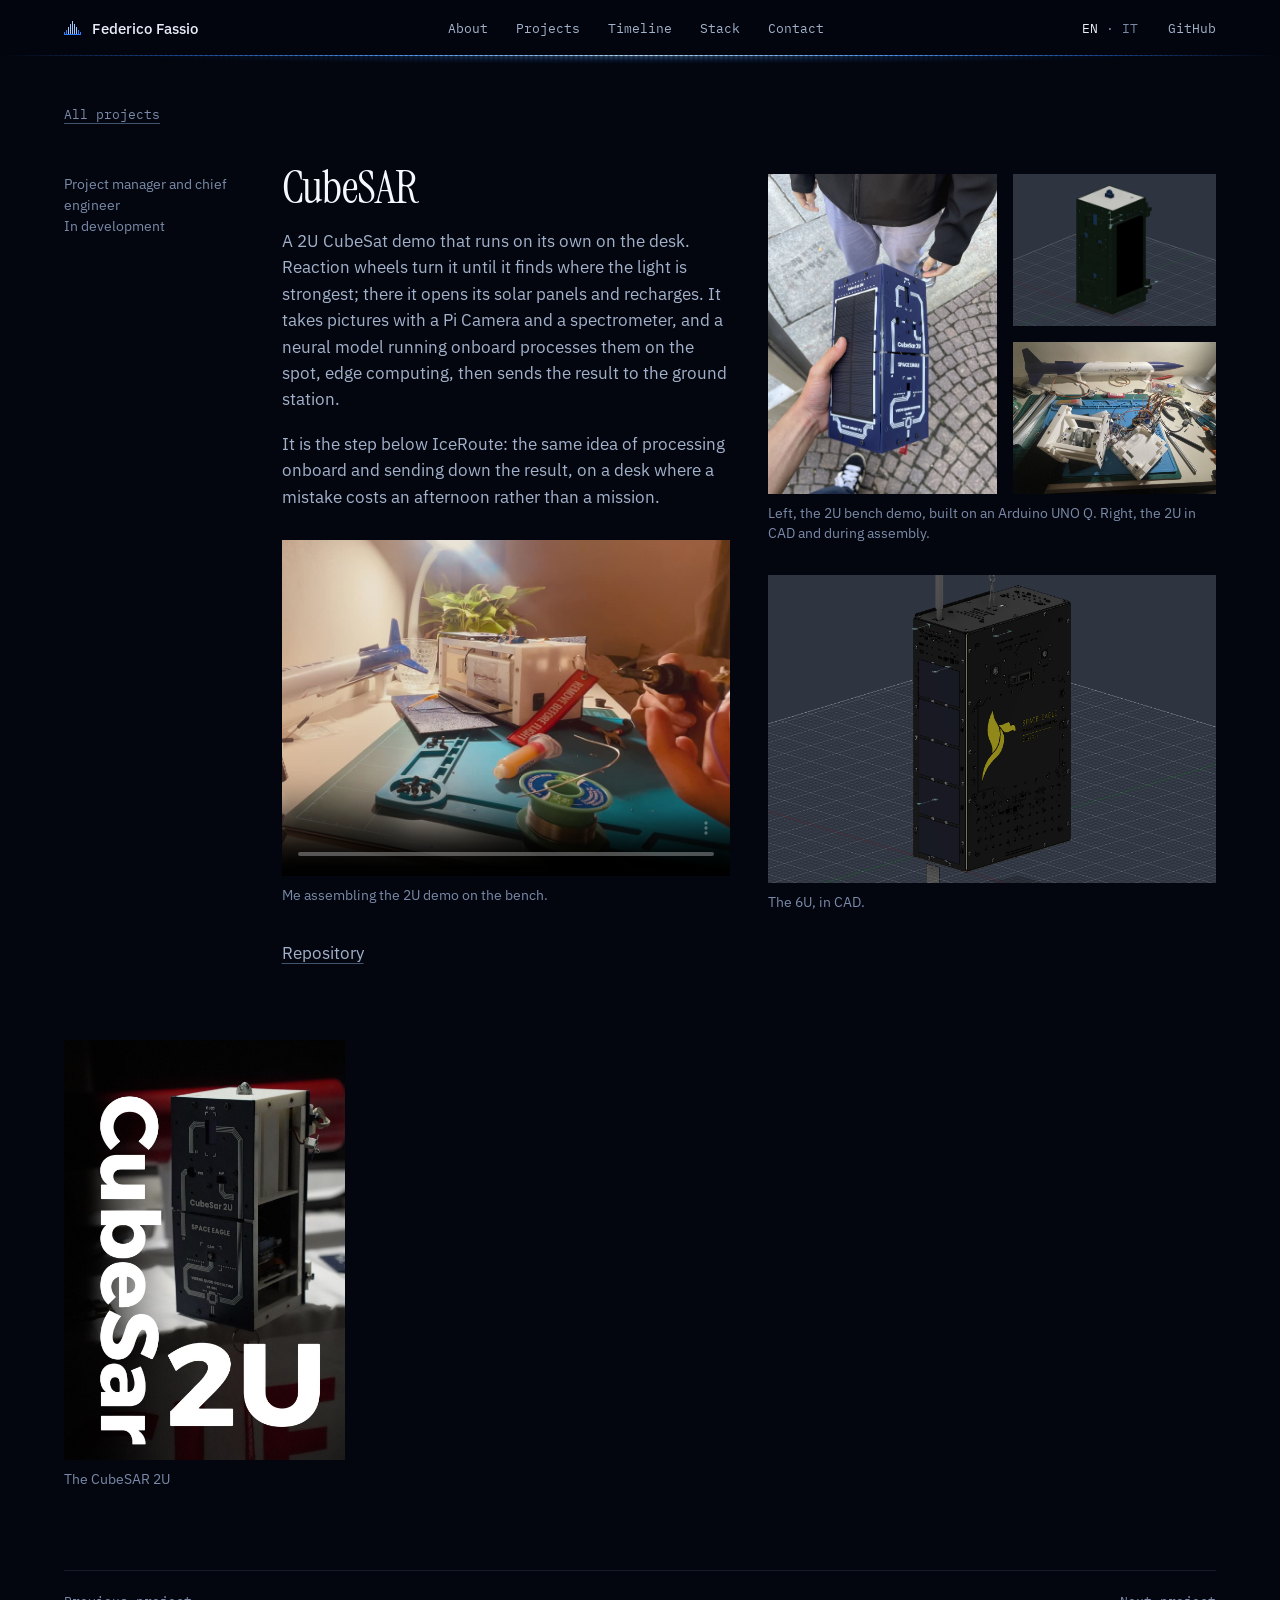
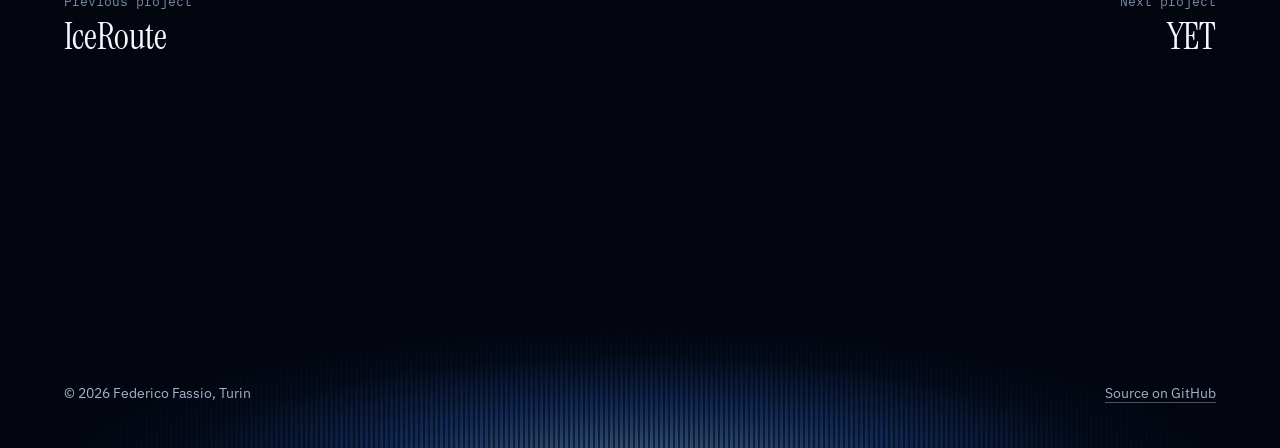
==== commit c46b53a2: "Video: tasto play e avvio al primo tocco se l'autoplay è bloccato Su iPhone con Risparmio energetico" ====
--- a/cubesar/index.html
+++ b/cubesar/index.html
@@ -48,7 +48,7 @@
 <link rel="preconnect" href="https://fonts.googleapis.com">
 <link rel="preconnect" href="https://fonts.gstatic.com" crossorigin>
 <link href="https://fonts.googleapis.com/css2?family=IBM+Plex+Mono:wght@400;500&family=IBM+Plex+Sans:wght@400;500;600&family=Instrument+Serif:ital@0;1&display=swap" rel="stylesheet">
-<link rel="stylesheet" href="../assets/site.css?v=4">
+<link rel="stylesheet" href="../assets/site.css?v=5">
 </head>
 <body>
 <a class="skip" href="#main" data-l="en">Skip to content</a>
@@ -159,6 +159,6 @@
   </div>
 </footer>
 
-<script src="../assets/site.js?v=4"></script>
+<script src="../assets/site.js?v=5"></script>
 </body>
 </html>
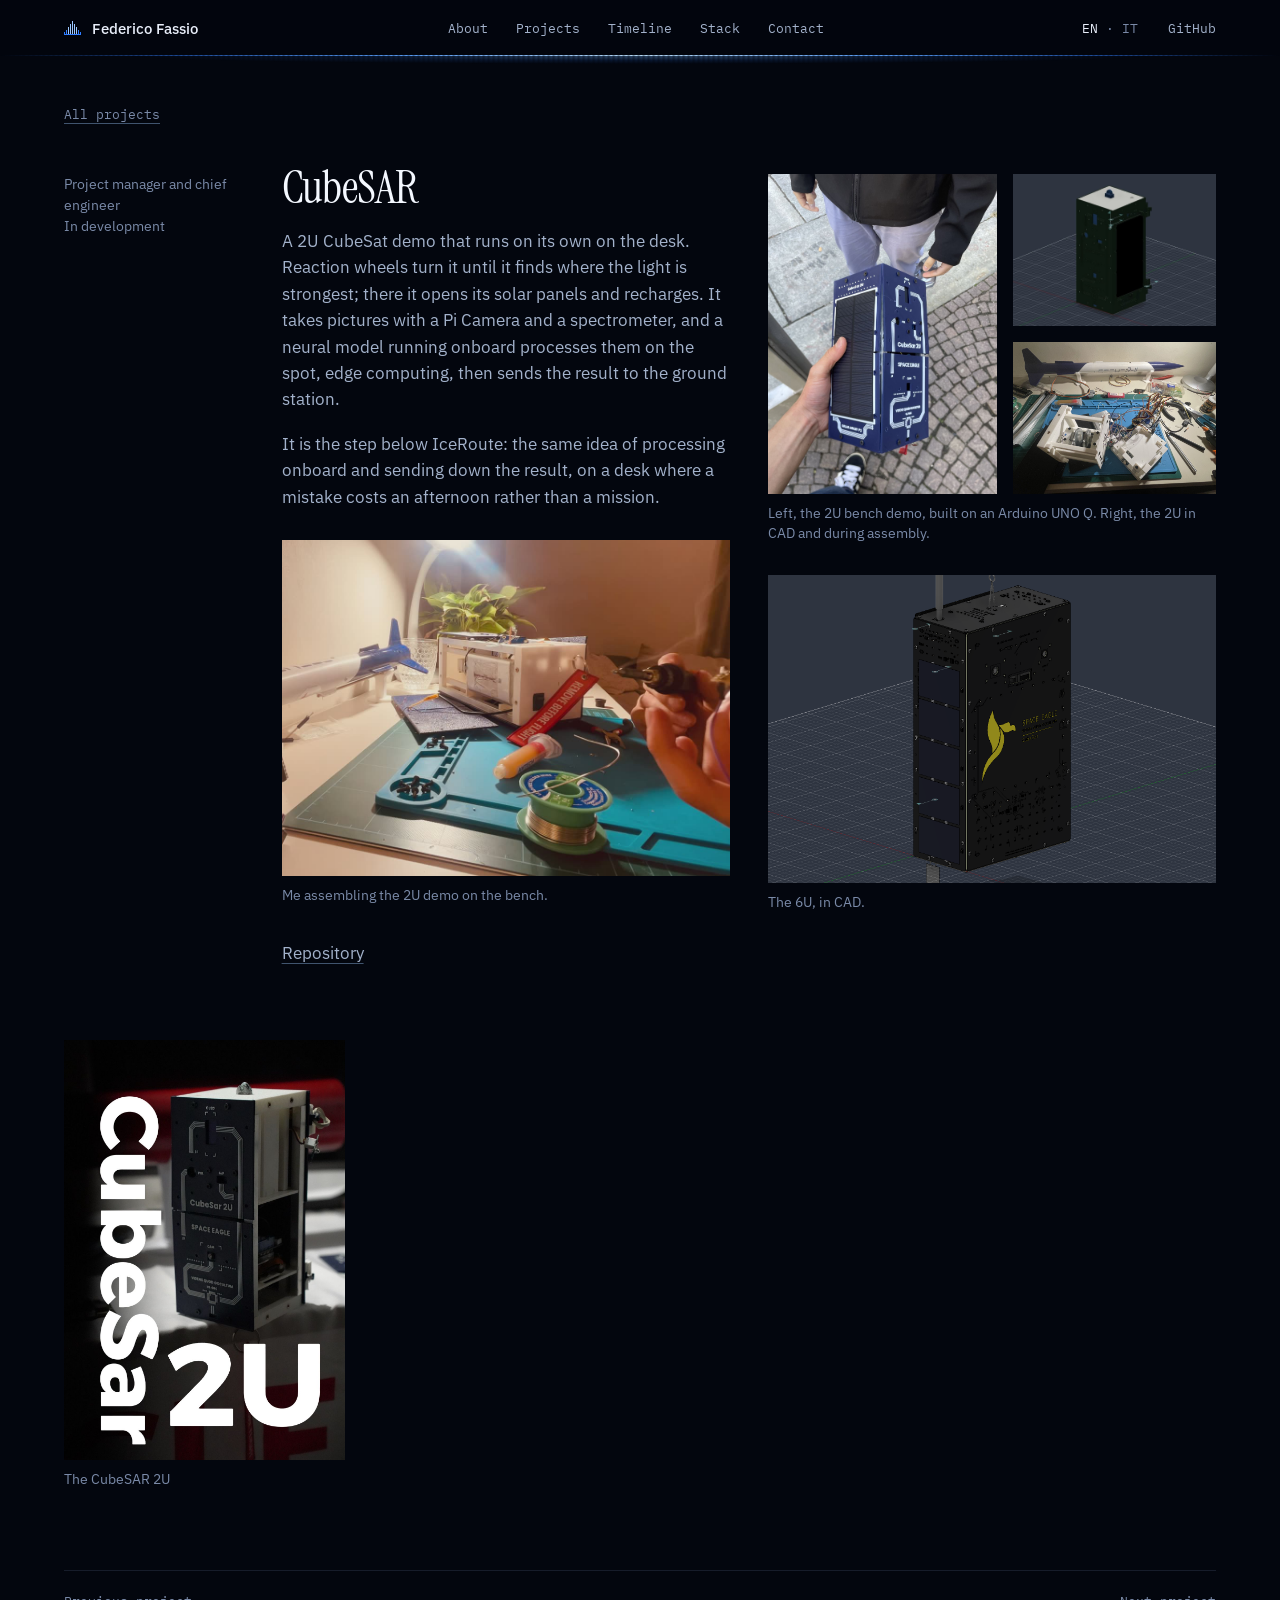
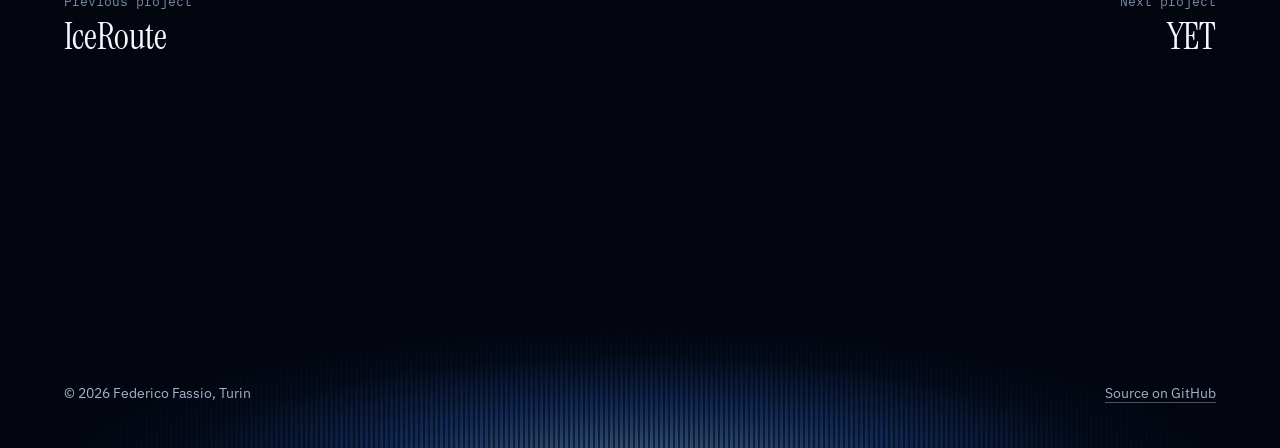
==== commit 70cfdef8: "Video: in Risparmio energetico parte la versione animata in AVIF Un iPhone in Risparmio energetico n" ====
--- a/cubesar/index.html
+++ b/cubesar/index.html
@@ -48,7 +48,7 @@
 <link rel="preconnect" href="https://fonts.googleapis.com">
 <link rel="preconnect" href="https://fonts.gstatic.com" crossorigin>
 <link href="https://fonts.googleapis.com/css2?family=IBM+Plex+Mono:wght@400;500&family=IBM+Plex+Sans:wght@400;500;600&family=Instrument+Serif:ital@0;1&display=swap" rel="stylesheet">
-<link rel="stylesheet" href="../assets/site.css?v=5">
+<link rel="stylesheet" href="../assets/site.css?v=7">
 </head>
 <body>
 <a class="skip" href="#main" data-l="en">Skip to content</a>
@@ -126,7 +126,7 @@
           risultato, su una scrivania dove uno sbaglio costa un pomeriggio e non una missione.
         </p>
         <figure class="vid">
-          <video autoplay muted loop playsinline preload="auto" width="960" height="720" poster="../img/cubesar-montaggio.jpg">
+          <video data-anim="../img/cubesar-montaggio.avif" autoplay muted loop playsinline preload="auto" width="960" height="720" poster="../img/cubesar-montaggio.jpg">
             <source src="../img/cubesar-montaggio.mp4" type="video/mp4">
           </video>
           <figcaption data-l="en">Me assembling the 2U demo on the bench.</figcaption>
@@ -159,6 +159,6 @@
   </div>
 </footer>
 
-<script src="../assets/site.js?v=5"></script>
+<script src="../assets/site.js?v=7"></script>
 </body>
 </html>
--- a/assets/site.css
+++ b/assets/site.css
@@ -567,10 +567,25 @@
    con "riduci movimento" resta fermo sulla copertina, con i comandi. */
 .vid{margin:30px 0 26px}
 .vid video{display:block;width:100%;height:auto;aspect-ratio:4 / 3;background:var(--ink-2);cursor:pointer}
+.vid img.anim{display:block;width:100%;height:auto;aspect-ratio:4 / 3;object-fit:cover;background:var(--ink-2)}
+img.anim{cursor:pointer}
 .photos--fit{grid-template-columns:repeat(auto-fit,minmax(220px,1fr))}
 .photos--tall .frame{aspect-ratio:2 / 3}
 .photos--sq .frame{aspect-ratio:1}
 .photos + .photos{margin-top:24px}
+/* Fila "giustificata": le figure prendono larghezza in proporzione al loro
+   formato, così hanno tutte la stessa altezza (foto 3:2 e video 9:16) */
+.jrow{display:flex;gap:12px;align-items:flex-start;margin-bottom:24px}
+.jrow > figure{flex:1 1 0;min-width:0}
+.jrow > .r-32{flex-grow:1.5}
+.jrow > .r-916{flex-grow:.5625}
+.r-32 .frame{aspect-ratio:3 / 2}
+.r-916 .frame{aspect-ratio:9 / 16}
+@media (max-width:760px){
+  .jrow{flex-direction:column;gap:20px}
+  .jrow > figure{flex:none;width:100%}
+  .jrow > .r-916{max-width:300px;margin-inline:auto}
+}
 .yt{margin:0 0 28px}
 .yt .frame{position:relative;aspect-ratio:16 / 9}
 .yt iframe{position:absolute;top:0;left:0;width:100%;height:100%;border:0}
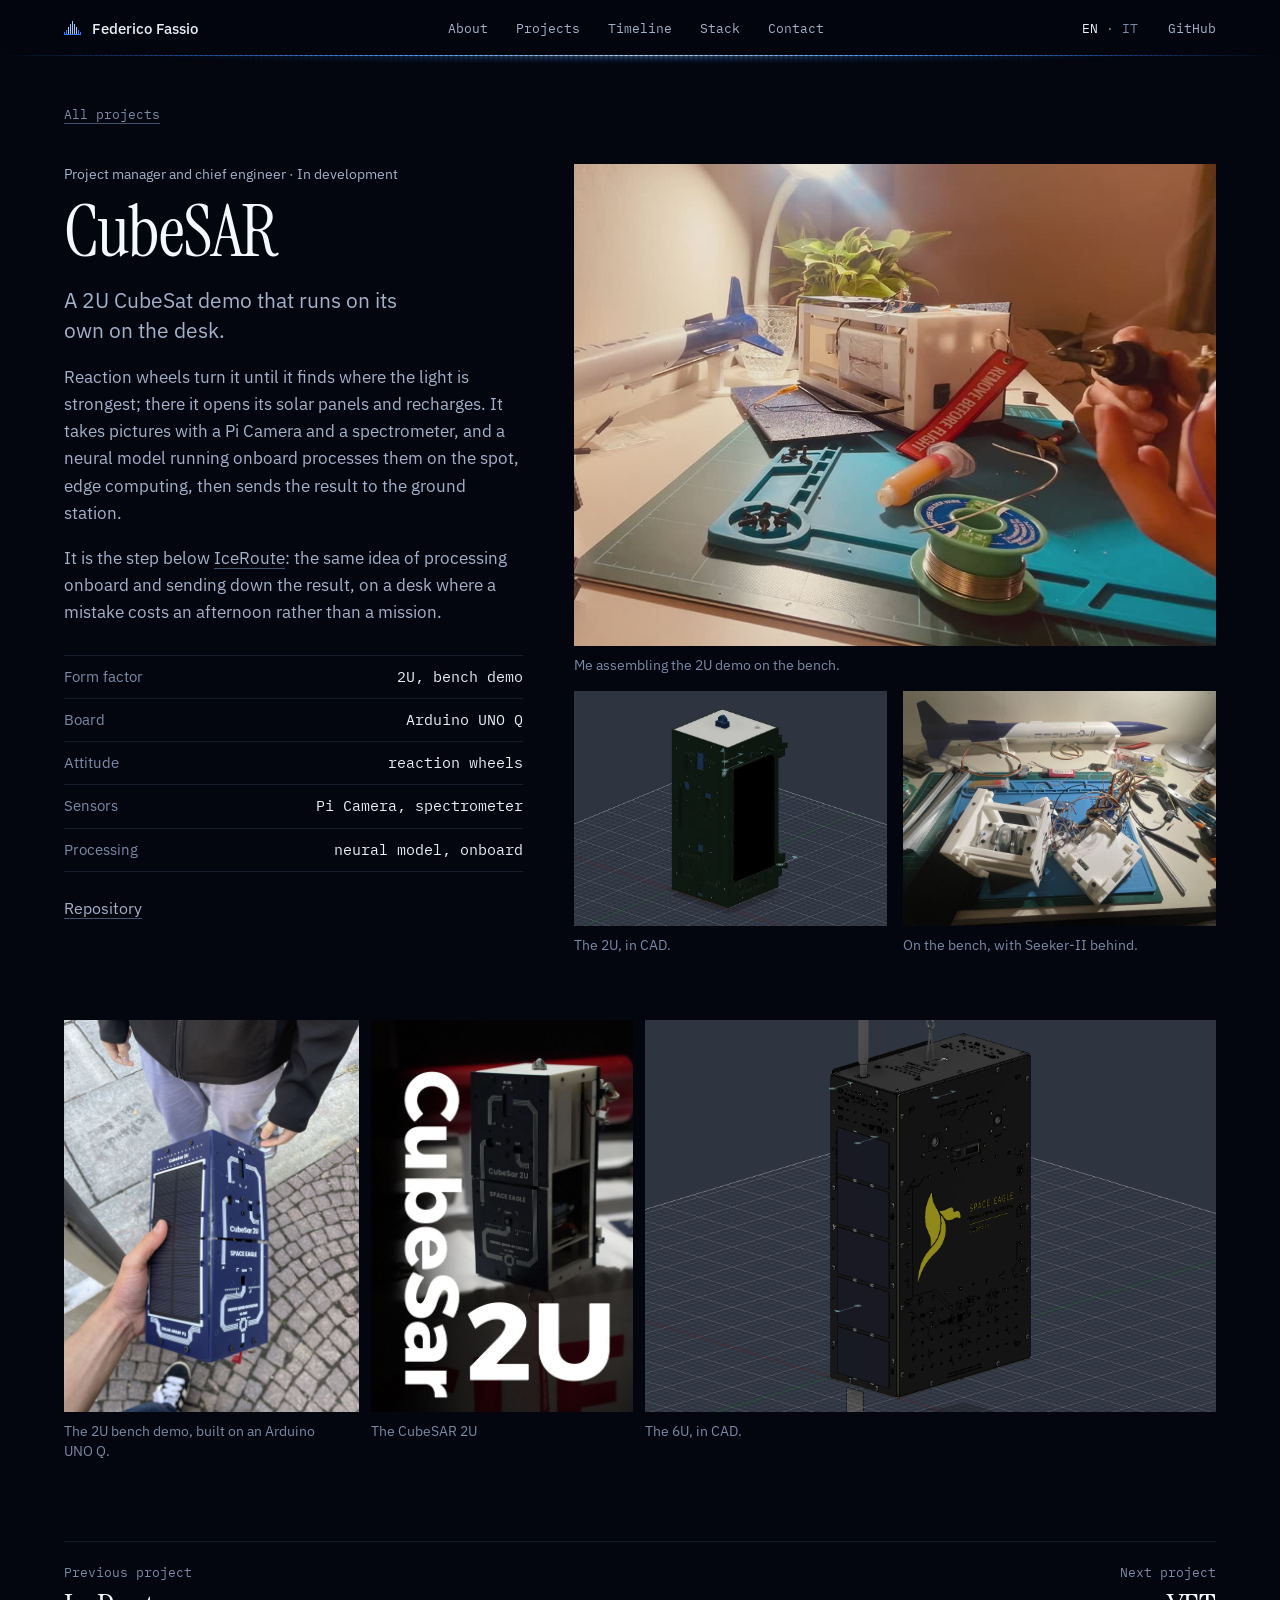
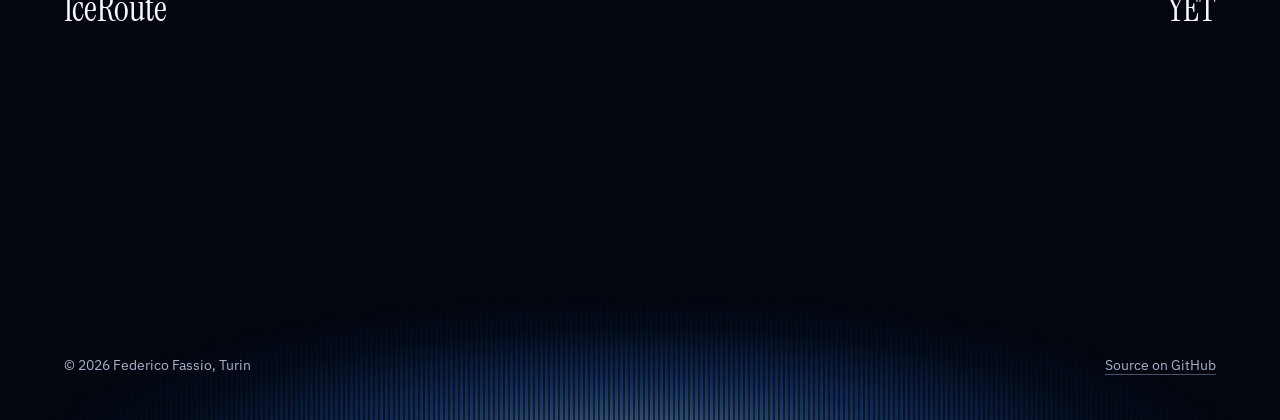
==== commit 3b0d9e05: "Egida dentro IceRoute, e pagina di CubeSAR reimpaginata Egida - Nuova pagina iceroute/egida/: cosa a" ====
--- a/cubesar/index.html
+++ b/cubesar/index.html
@@ -48,7 +48,7 @@
 <link rel="preconnect" href="https://fonts.googleapis.com">
 <link rel="preconnect" href="https://fonts.gstatic.com" crossorigin>
 <link href="https://fonts.googleapis.com/css2?family=IBM+Plex+Mono:wght@400;500&family=IBM+Plex+Sans:wght@400;500;600&family=Instrument+Serif:ital@0;1&display=swap" rel="stylesheet">
-<link rel="stylesheet" href="../assets/site.css?v=7">
+<link rel="stylesheet" href="../assets/site.css?v=11">
 </head>
 <body>
 <a class="skip" href="#main" data-l="en">Skip to content</a>
@@ -87,60 +87,80 @@
 <main id="main" class="proj">
   <div class="wrap">
     <p class="crumb"><a href="../#projects"><span data-l="en">All projects</span><span data-l="it">Tutti i progetti</span></a></p>
-    <article class="row" id="cubesar">
-      <p class="meta"><span><span data-l="en">Project manager and chief engineer</span><span data-l="it">Project manager e chief engineer</span></span><span><span data-l="en">In development</span><span data-l="it">In sviluppo</span></span></p>
-      <h1>CubeSAR</h1>
-      <div class="row__fig">
-        <figure class="mosaic">
-          <span class="frame mosaic__big"><img src="../img/cubesar-2u.jpg" width="1200" height="1600" alt="The CubeSAR 2U bench demo, held in one hand" data-alt-it="La demo da banco CubeSAR 2U, tenuta in una mano" loading="lazy"></span>
+    <!-- Stesso impaginato di IceRoute (article.flag): testo e scheda a
+         sinistra, il video del montaggio grande a destra, due foto sotto.
+         In fondo una fila con le tre immagini di formato diverso. -->
+    <article class="flag" id="cubesar">
+      <div class="flag__text">
+        <p class="meta"><span data-l="en">Project manager and chief engineer · In development</span><span data-l="it">Project manager e chief engineer · In sviluppo</span></p>
+        <h1>CubeSAR</h1>
+        <p class="deck" data-l="en">A 2U CubeSat demo that runs on its own on the desk.</p>
+        <p class="deck" data-l="it">Una demo di CubeSat 2U che sulla scrivania lavora da sola.</p>
+        <p data-l="en">
+          Reaction wheels turn it until it finds where the light is strongest; there it opens
+          its solar panels and recharges. It takes pictures with a Pi Camera and a spectrometer,
+          and a neural model running onboard processes them on the spot, edge computing, then
+          sends the result to the ground station.
+        </p>
+        <p data-l="it">
+          Le ruote di reazione la fanno girare finché trova il punto con più luce: lì apre i
+          pannelli solari e si ricarica. Fa le foto con una Pi Camera e uno spettrometro, e un
+          modello neurale che gira a bordo le elabora sul posto, in edge computing, poi manda il
+          risultato alla stazione di terra.
+        </p>
+        <p data-l="en">
+          It is the step below <a href="../iceroute/">IceRoute</a>: the same idea of processing
+          onboard and sending down the result, on a desk where a mistake costs an afternoon
+          rather than a mission.
+        </p>
+        <p data-l="it">
+          È il gradino sotto <a href="../iceroute/">IceRoute</a>: la stessa idea di elaborare a
+          bordo e mandare giù il risultato, su una scrivania dove uno sbaglio costa un pomeriggio
+          e non una missione.
+        </p>
+        <dl class="sheet">
+          <div><dt><span data-l="en">Form factor</span><span data-l="it">Formato</span></dt><dd><span data-l="en">2U, bench demo</span><span data-l="it">2U, demo da banco</span></dd></div>
+          <div><dt><span data-l="en">Board</span><span data-l="it">Scheda</span></dt><dd>Arduino UNO&nbsp;Q</dd></div>
+          <div><dt><span data-l="en">Attitude</span><span data-l="it">Assetto</span></dt><dd><span data-l="en">reaction wheels</span><span data-l="it">ruote di reazione</span></dd></div>
+          <div><dt><span data-l="en">Sensors</span><span data-l="it">Sensori</span></dt><dd><span data-l="en">Pi Camera, spectrometer</span><span data-l="it">Pi Camera, spettrometro</span></dd></div>
+          <div><dt><span data-l="en">Processing</span><span data-l="it">Elaborazione</span></dt><dd><span data-l="en">neural model, onboard</span><span data-l="it">modello neurale, a bordo</span></dd></div>
+        </dl>
+        <p class="links"><a href="https://github.com/DoubleF35/CubeSAR">Repository</a></p>
+      </div>
+      <figure class="flag__main flag__main--43">
+        <span class="frame"><video data-anim="../img/cubesar-montaggio.avif" autoplay muted loop playsinline preload="auto" width="960" height="720" poster="../img/cubesar-montaggio.jpg"><source src="../img/cubesar-montaggio.mp4" type="video/mp4"></video></span>
+        <figcaption data-l="en">Me assembling the 2U demo on the bench.</figcaption>
+        <figcaption data-l="it">Mentre monto la demo 2U sul banco.</figcaption>
+      </figure>
+      <div class="flag__pair">
+        <figure class="shot--43">
           <span class="frame"><img src="../img/cubesar-2u-cad.jpg" width="933" height="700" alt="CAD render of the CubeSAR 2U" data-alt-it="Il render CAD del CubeSAR 2U" loading="lazy"></span>
+          <figcaption data-l="en">The 2U, in CAD.</figcaption>
+          <figcaption data-l="it">Il 2U, in CAD.</figcaption>
+        </figure>
+        <figure class="shot--43">
           <span class="frame"><img src="../img/cubesar-banco.jpg" width="1600" height="1200" alt="The 2U demo being assembled on the bench, with Seeker-II behind" data-alt-it="La demo 2U in montaggio sul banco, con Seeker-II sullo sfondo" loading="lazy"></span>
-          <figcaption data-l="en">Left, the 2U bench demo, built on an Arduino UNO&nbsp;Q. Right, the 2U in CAD and during assembly.</figcaption>
-          <figcaption data-l="it">A sinistra la demo da banco 2U, costruita con una Arduino UNO&nbsp;Q. A destra il 2U in CAD e durante il montaggio.</figcaption>
+          <figcaption data-l="en">On the bench, with Seeker-II behind.</figcaption>
+          <figcaption data-l="it">Sul banco, con Seeker-II sullo sfondo.</figcaption>
         </figure>
-        <figure class="fig-next">
+      </div>
+    </article>
+    <div class="gal">
+      <div class="jrow">
+        <figure style="--r:.75">
+          <span class="frame"><img src="../img/cubesar-2u.jpg" width="1200" height="1600" alt="The CubeSAR 2U bench demo, held in one hand" data-alt-it="La demo da banco CubeSAR 2U, tenuta in una mano" loading="lazy"></span>
+          <figcaption data-l="en">The 2U bench demo, built on an Arduino UNO&nbsp;Q.</figcaption>
+          <figcaption data-l="it">La demo da banco 2U, costruita con una Arduino UNO&nbsp;Q.</figcaption>
+        </figure>
+        <figure style="--r:.667">
+          <span class="frame"><img src="../img/cubesar-2u-poster.jpg" width="1067" height="1600" alt="Poster of the CubeSAR 2U: the satellite with the title CubeSar 2U written over the photo" data-alt-it="Il poster del CubeSAR 2U: il satellite con il titolo CubeSar 2U scritto sopra la foto" loading="lazy"></span>
+          <figcaption data-l="en">The CubeSAR 2U</figcaption>
+          <figcaption data-l="it">Il CubeSAR 2U</figcaption>
+        </figure>
+        <figure style="--r:1.4545">
           <span class="frame"><img src="../img/cubesar.png" width="1600" height="1100" alt="CAD model of the CubeSAR 6U" data-alt-it="Il modello CAD del CubeSAR 6U" loading="lazy"></span>
           <figcaption data-l="en">The 6U, in CAD.</figcaption>
           <figcaption data-l="it">Il 6U, in CAD.</figcaption>
-        </figure>
-      </div>
-      <div class="row__text">
-        <p data-l="en">
-          A 2U CubeSat demo that runs on its own on the desk. Reaction wheels turn it until it
-          finds where the light is strongest; there it opens its solar panels and recharges. It
-          takes pictures with a Pi Camera and a spectrometer, and a neural model running onboard
-          processes them on the spot, edge computing, then sends the result to the ground station.
-        </p>
-        <p data-l="it">
-          Una demo di CubeSat 2U che sulla scrivania lavora da sola. Le ruote di reazione la fanno
-          girare finché trova il punto con più luce: lì apre i pannelli solari e si ricarica. Fa le
-          foto con una Pi Camera e uno spettrometro, e un modello neurale che gira a bordo le
-          elabora sul posto, in edge computing, poi manda il risultato alla stazione di terra.
-        </p>
-        <p data-l="en">
-          It is the step below IceRoute: the same idea of processing onboard and sending down the
-          result, on a desk where a mistake costs an afternoon rather than a mission.
-        </p>
-        <p data-l="it">
-          È il gradino sotto IceRoute: la stessa idea di elaborare a bordo e mandare giù il
-          risultato, su una scrivania dove uno sbaglio costa un pomeriggio e non una missione.
-        </p>
-        <figure class="vid">
-          <video data-anim="../img/cubesar-montaggio.avif" autoplay muted loop playsinline preload="auto" width="960" height="720" poster="../img/cubesar-montaggio.jpg">
-            <source src="../img/cubesar-montaggio.mp4" type="video/mp4">
-          </video>
-          <figcaption data-l="en">Me assembling the 2U demo on the bench.</figcaption>
-          <figcaption data-l="it">Mentre monto la demo 2U sul banco.</figcaption>
-        </figure>
-        <p class="links"><a href="https://github.com/DoubleF35/CubeSAR">Repository</a></p>
-      </div>
-    </article>
-    <div class="gal">
-      <div class="photos photos--tall">
-        <figure>
-          <span class="frame"><img src="../img/cubesar-2u-poster.jpg" width="1067" height="1600" alt="Poster of the CubeSAR 2U: the satellite with the title CubeSar 2U written over the photo" data-alt-it="Il poster del CubeSAR 2U: il satellite con il titolo CubeSar 2U scritto sopra la foto" loading="lazy"></span>
-          <figcaption data-l="en">The CubeSAR 2U</figcaption>
-          <figcaption data-l="it">Il CubeSAR 2U</figcaption>
         </figure>
       </div>
     </div>
@@ -159,6 +179,6 @@
   </div>
 </footer>
 
-<script src="../assets/site.js?v=7"></script>
+<script src="../assets/site.js?v=11"></script>
 </body>
 </html>
--- a/assets/site.css
+++ b/assets/site.css
@@ -3,7 +3,7 @@
 
    Regole, e tutto il resto scende da queste:
    1. Il fondo è quasi nero e la luce arriva da un punto solo, il pettine
-      dell'hero. Il resto della pagina ne riprende solo il segno: la riga
+      dell'hero: nessun altro alone, nessuna sfumatura decorativa. Il resto della pagina ne riprende solo il segno: la riga
       sotto la barra e i righelli fra le sezioni.
    2. I titoli sono in Instrument Serif. Il corsivo è un accento, uno solo.
    3. Il monospace serve solo a ciò che si conta: date, misure, unità, nomi
@@ -142,14 +142,6 @@
   padding:clamp(96px, 19vh, 210px) var(--m) 0;
   text-align:center;
 }
-/* Nuvole indaco in alto: l'unica luce che non viene dal pettine. */
-.hero__sky{
-  position:absolute;inset:0;z-index:-2;pointer-events:none;will-change:opacity;
-  background:
-    radial-gradient(30% 34% at 9% 22%,rgba(70,54,150,.32),transparent 72%),
-    radial-gradient(28% 30% at 92% 14%,rgba(62,48,140,.28),transparent 72%),
-    radial-gradient(54% 30% at 50% 0%,rgba(22,40,110,.24),transparent 78%);
-}
 .hero__comb{position:absolute;left:0;bottom:0;width:100%;height:100%;z-index:-1;pointer-events:none;display:block}
 .hero__horizon{bottom:0;height:3px;z-index:-1;transform-origin:50% 100%}
 .hero__in{position:relative;max-width:1120px;margin:0 auto}
@@ -177,7 +169,29 @@
    -------------------------------------------------------------------------- */
 main{position:relative;z-index:2}
 section{padding:144px 0 0}
-#about{padding-top:72px}
+#about{padding-top:128px}
+.vh{position:absolute;width:1px;height:1px;margin:-1px;padding:0;overflow:hidden;clip-path:inset(50%);white-space:nowrap}
+
+/* ---------- Risultati ----------------------------------------------------
+   Cinque colonne separate da una riga, subito sotto l'hero: è la prima cosa
+   che si legge dopo il titolo. Oro solo ai piazzamenti. */
+.facts{padding-top:72px}
+.facts ul{
+  list-style:none;margin:0;padding:0;display:grid;grid-template-columns:repeat(5,minmax(0,1fr));
+  border-top:1px solid var(--line);border-bottom:1px solid var(--line);
+}
+.facts li{border-left:1px solid var(--line)}
+.facts li:first-child{border-left:0}
+.facts a{display:block;height:100%;padding:28px 24px 30px;text-decoration:none}
+.facts li:first-child a{padding-left:0}
+.facts b{
+  display:block;font:400 clamp(60px, 6.2vw, 92px)/.86 var(--serif);letter-spacing:-.02em;
+  color:#f4f8ff;font-variant-numeric:lining-nums;
+}
+.facts b i{font-style:normal;font-size:.5em;letter-spacing:0;margin-left:.04em}
+.facts .is-prize b{color:var(--gold)}
+.facts .lab{display:block;margin-top:18px;max-width:24ch;font:400 14.5px/1.45 var(--sans);color:var(--paper-dim);transition:color .15s}
+@media (hover:hover){ .facts a:hover .lab{color:#fff} }
 /* Il righello fra le sezioni: lo disegna lo script. */
 .sep{display:block;width:100%;height:22px;margin:0 0 64px}
 h2{
@@ -194,7 +208,7 @@
 .about p{font-size:clamp(19px, 1.5vw, 21px);line-height:1.6;color:var(--paper-dim);max-width:44ch}
 .about p a{color:var(--paper)}
 .portrait .frame{aspect-ratio:1}
-.portrait img{object-position:50% 20%}
+.portrait img{object-position:50% 20%;filter:grayscale(1) contrast(1.08) brightness(.94)}
 
 /* ---------- Progetti ------------------------------------------------------ */
 .meta{margin:0 0 14px;font:400 14px/1.5 var(--sans);color:var(--paper-mute)}
@@ -216,6 +230,10 @@
 .flag__text{grid-column:1;grid-row:1 / span 2}
 .flag__main{grid-column:2;grid-row:1}
 .flag__main .frame{aspect-ratio:1280 / 748}
+.flag__main--43 .frame{aspect-ratio:4 / 3}
+/* --fit: l'immagine intera nelle sue proporzioni, senza ritaglio (la mappa di Egida) */
+.flag__main--fit .frame{aspect-ratio:auto}
+.flag__main--fit .frame img{height:auto}
 .frame video{display:block;width:100%;height:100%;object-fit:cover;cursor:pointer}
 .flag__pair{grid-column:2;grid-row:2;display:grid;grid-template-columns:minmax(0,1fr) minmax(0,1fr);gap:16px;align-self:start}
 .flag__pair .shot--43 .frame{aspect-ratio:4 / 3}
@@ -245,14 +263,6 @@
 .row__fig{grid-area:fig;padding-top:10px}
 /* Ogni foto nelle sue proporzioni: width e height veri sull'<img>, nessun ritaglio. */
 .row__fig .frame img{height:auto}
-/* CubeSAR: la foto verticale a sinistra, CAD e banco impilati a destra.
-   Le colonne stanno a 1,13 : 1 perché le due altezze coincidano; la foto
-   grande riempie l'altezza della colonna destra e perde al massimo pochi px. */
-.mosaic{display:grid;grid-template-columns:minmax(0,1.13fr) minmax(0,1fr);gap:16px;align-content:start}
-.mosaic__big{grid-row:1 / span 2;position:relative}
-.row__fig .mosaic__big img{position:absolute;inset:0;height:100%}
-.mosaic figcaption{grid-column:1 / -1;margin-top:-6px}
-.fig-next{margin-top:32px}
 /* Seeker: sopra le due verticali di Seeker-One (3:4), sotto due orizzontali
    (4:3). Stesse proporzioni per riga, quindi le altezze coincidono da sole. */
 .quad{display:grid;grid-template-columns:minmax(0,1fr) minmax(0,1fr);gap:16px;align-content:start}
@@ -264,13 +274,6 @@
 .row__strip .strip__wide{grid-column:1 / -1}
 .row__strip .frame img{height:auto}
 .row__strip figcaption{grid-column:1 / -1;margin-top:-6px}
-
-/* f4kit non ha ancora una foto: al suo posto l'invariante che regge il
-   parser, scritto come una formula. Quando la foto c'è, si sostituisce. */
-.eq{align-self:start;border-top:1px solid var(--line);border-bottom:1px solid var(--line);padding:30px 0 26px}
-.eq__f{margin:0 0 16px;font:400 clamp(25px, 2.3vw, 32px)/1.25 var(--serif);color:#f2f6ff}
-.eq__f sub{font-size:.6em;line-height:0}
-.eq__n{margin:0;font:400 14px/1.5 var(--mono);color:var(--paper-mute)}
 
 /* Altro su GitHub */
 .more{display:grid;grid-template-columns:minmax(0,2fr) minmax(0,10fr);column-gap:var(--gap);margin-top:88px}
@@ -378,9 +381,9 @@
 .stack .val{font:400 18px/1.55 var(--sans);color:var(--paper)}
 
 /* ---------- Contatti ------------------------------------------------------ */
-.contact{display:grid;grid-template-columns:minmax(0,7fr) minmax(0,4fr);column-gap:clamp(32px, 7vw, 120px);align-items:end}
+.contact{display:grid;grid-template-columns:minmax(0,7fr) minmax(0,4fr);column-gap:clamp(32px, 7vw, 120px);align-items:start}
 .contact p{font-size:19px;line-height:1.6;color:var(--paper-dim);max-width:44ch}
-.mail{display:inline-block;margin-top:14px;padding:6px 0;font:400 clamp(30px, 3.2vw, 44px)/1.15 var(--serif);color:#f4f8ff}
+.mail{display:inline-block;margin-top:22px;padding:6px 0;font:400 clamp(34px, 4.4vw, 64px)/1.1 var(--serif);letter-spacing:-.012em;color:#f4f8ff;text-underline-offset:8px;overflow-wrap:anywhere}
 .clist{margin:0;border-top:1px solid var(--line)}
 .clist div{display:flex;justify-content:space-between;align-items:baseline;gap:16px;border-bottom:1px solid var(--line)}
 .clist dt{padding:14px 0;font:400 14.5px/1.4 var(--sans);color:var(--paper-mute)}
@@ -485,9 +488,8 @@
   .row .meta > span + span::before{content:" · "}
   .row h3,.row h1{margin-bottom:20px;font-size:clamp(38px, 10.5vw, 46px)}
   .row__fig{padding-top:0;margin-bottom:22px}
-  .mosaic,.quad{gap:10px}
-  .fig-next{margin-top:24px}
-  .mosaic figcaption,.quad figcaption{margin-top:0}
+  .quad{gap:10px}
+  .quad figcaption{margin-top:0}
 
   .more{grid-template-columns:1fr;margin-top:64px}
   .more h3{padding:0 0 14px}
@@ -524,31 +526,67 @@
 }
 @media (prefers-reduced-motion:reduce){
   .tl__more::details-content{transition:none !important}
+  .slides__track{scroll-behavior:auto}
 }
 
 /* --------------------------------------------------------------------------
-   Progetti in homepage: un elenco compatto, una voce per progetto, che porta
-   alla pagina del progetto. Niente schede: righe da 1 px e spazio.
+   Progetti in homepage: uno grande, due medi, tre piccoli. Il peso segue
+   l'ordine, quindi IceRoute ha la console che gira e la sua scheda tecnica,
+   gli altri una foto e tre righe. Niente schede: una riga da 1 px sopra ogni
+   voce, e lo spazio. Sotto i 980 px tornano un elenco con la miniatura a
+   sinistra.
    -------------------------------------------------------------------------- */
-.plist{list-style:none;margin:0;padding:0;display:grid;grid-template-columns:repeat(2,minmax(0,1fr));column-gap:var(--gap);border-top:1px solid var(--line)}
-.plist > li{border-bottom:1px solid var(--line)}
-.pitem{display:grid;grid-template-columns:minmax(0,5fr) minmax(0,7fr);column-gap:24px;align-items:start;padding:28px 0;color:inherit;text-decoration:none}
-.pitem .frame{aspect-ratio:4 / 3}
-.pitem__meta{margin:0 0 8px;font:400 13.5px/1.45 var(--sans);color:var(--paper-mute)}
-.pitem__name{margin:0 0 10px;font:400 clamp(30px, 2.6vw, 38px)/1.02 var(--serif);letter-spacing:-.01em;color:#f4f8ff}
-.pitem__deck{margin:0;font-size:15.5px;line-height:1.5;color:var(--paper-dim)}
-.pitem__prize{display:flex;align-items:baseline;gap:9px;margin:12px 0 0;font:400 14px/1.4 var(--sans);color:var(--paper)}
+.plist{list-style:none;margin:0;padding:0;display:grid;grid-template-columns:repeat(6,minmax(0,1fr));column-gap:var(--gap)}
+.plist > li{grid-column:span 2;border-top:1px solid var(--line)}
+.plist > li.is-wide{grid-column:span 3}
+.plist > li.is-feat{grid-column:1 / -1}
+.pitem{display:block;padding:28px 0 72px;color:inherit;text-decoration:none}
+.pitem .frame{aspect-ratio:4 / 3;margin-bottom:24px}
+.is-wide .pitem .frame{aspect-ratio:3 / 2}
+.pitem .frame img,.pitem .frame video{transition:transform .7s cubic-bezier(.2,.7,.2,1),opacity .3s}
+.pitem__meta{margin:0 0 10px;font:400 13.5px/1.45 var(--sans);color:var(--paper-mute)}
+.pitem__name{margin:0 0 12px;font:400 clamp(32px, 2.8vw, 40px)/1.02 var(--serif);letter-spacing:-.012em;color:#f4f8ff}
+.is-wide .pitem__name{font-size:clamp(40px, 3.8vw, 56px);line-height:1}
+.pitem__deck{margin:0;max-width:46ch;font-size:15.5px;line-height:1.5;color:var(--paper-dim)}
+.is-wide .pitem__deck{font-size:16.5px}
+.pitem__prize{display:flex;align-items:baseline;gap:9px;margin:14px 0 0;font:400 14px/1.4 var(--sans);color:var(--paper)}
 .pitem__prize b{flex:none;font:400 24px/1 var(--serif);color:var(--gold)}
-.pitem__go{display:inline-block;margin-top:14px;font:400 13px/1 var(--mono);color:var(--paper-dim);text-decoration:underline;text-decoration-thickness:1px;text-underline-offset:4px;text-decoration-color:rgba(156,200,255,.4)}
-.pitem .frame img{transition:opacity .2s}
+.pitem__go{display:inline-block;margin-top:16px;font:400 13px/1 var(--mono);color:var(--paper-dim);text-decoration:underline;text-decoration-thickness:1px;text-underline-offset:4px;text-decoration-color:rgba(156,200,255,.4)}
+
+/* IceRoute: la console a sinistra, larga sette colonne su dodici. */
+.is-feat .pitem{
+  display:grid;grid-template-columns:minmax(0,7fr) minmax(0,5fr);
+  column-gap:clamp(32px, 4vw, 64px);align-items:center;padding:36px 0 88px;
+}
+.is-feat .pitem .frame{aspect-ratio:1280 / 748;margin:0}
+.is-feat .pitem__name{margin-bottom:18px;font-size:clamp(56px, 6vw, 88px);line-height:.92;letter-spacing:-.02em}
+.is-feat .pitem__deck{max-width:30ch;font-size:19px;line-height:1.45;color:var(--paper)}
+.is-feat .pitem__prize{margin-top:22px;font-size:15.5px}
+.is-feat .pitem__prize b{font-size:36px}
+.is-feat .sheet{margin-top:26px}
+.is-feat .pitem__go{margin-top:24px}
+
+/* Egida in homepage: una riga sotto IceRoute, perché ne fa parte. */
+.has-sub .pitem{padding-bottom:44px}
+.psub{
+  display:grid;grid-template-columns:minmax(0,2fr) minmax(0,3fr) minmax(0,5fr) auto;
+  column-gap:var(--gap);align-items:baseline;padding:22px 0 64px;
+  border-top:1px solid var(--line);color:inherit;text-decoration:none;
+}
+.psub__lab{font:400 13.5px/1.45 var(--sans);color:var(--paper-mute)}
+.psub__name{font:400 clamp(32px, 2.8vw, 40px)/1 var(--serif);letter-spacing:-.012em;color:#f4f8ff}
+.psub__deck{font-size:15.5px;line-height:1.5;color:var(--paper-dim)}
+.psub .pitem__go{margin:0;white-space:nowrap}
+@media (hover:hover){
+  .psub:hover .psub__name{text-decoration:underline;text-decoration-thickness:1px;text-underline-offset:6px}
+  .psub:hover .pitem__go{color:#fff;text-decoration-color:currentColor}
+}
+
 @media (hover:hover){
   .pitem:hover .pitem__name{text-decoration:underline;text-decoration-thickness:1px;text-underline-offset:6px}
   .pitem:hover .pitem__go{color:#fff;text-decoration-color:currentColor}
-  .pitem:hover .frame img{opacity:.88}
-}
-/* f4kit non ha foto: al posto della miniatura, la tolleranza dell'invariante */
-.pitem__eq{display:grid;place-items:center;border-top:1px solid var(--line);border-bottom:1px solid var(--line);background:none}
-.pitem__eq span{font:400 clamp(28px, 2.6vw, 36px)/1 var(--serif);color:#f2f6ff}
+  .pitem:hover .frame img,.pitem:hover .frame video{transform:scale(1.025)}
+}
 
 /* --------------------------------------------------------------------------
    Pagina di un progetto: stessa barra (già piena, con la riga accesa), poi
@@ -570,8 +608,50 @@
 .vid img.anim{display:block;width:100%;height:auto;aspect-ratio:4 / 3;object-fit:cover;background:var(--ink-2)}
 img.anim{cursor:pointer}
 .photos--fit{grid-template-columns:repeat(auto-fit,minmax(220px,1fr))}
-.photos--tall .frame{aspect-ratio:2 / 3}
 .photos--sq .frame{aspect-ratio:1}
+.photos--169 .frame{aspect-ratio:16 / 9}
+.photos--3{grid-template-columns:repeat(3,minmax(0,1fr));gap:12px 16px}
+a.frame img{transition:opacity .2s}
+@media (hover:hover){ a.frame:hover img{opacity:.86} }
+
+/* Una pagina di progetto con più parti (Egida: MVP, slide): ogni parte ha
+   un titolo più piccolo dell'<h1> e una colonna di testo. */
+.part{margin-top:112px}
+.proj h2{margin:0 0 26px;font-size:clamp(40px, 4vw, 60px)}
+.part__text{max-width:64ch;margin-bottom:36px}
+.part__text > p{font-size:16.5px;color:var(--paper-dim)}
+.part__text > .links{margin-top:6px;color:var(--paper)}
+
+/* Un progetto dentro un altro (Egida nella pagina di IceRoute). */
+.sub{margin-top:96px;border-top:1px solid var(--line)}
+.proj .sub__lab{margin:0;padding-top:20px;font:500 15px/1.4 var(--sans);letter-spacing:0;color:var(--paper)}
+.sub .pitem{
+  display:grid;grid-template-columns:minmax(0,5fr) minmax(0,7fr);
+  column-gap:clamp(32px, 4vw, 64px);align-items:center;padding:28px 0 0;
+}
+.sub .pitem .frame{aspect-ratio:3 / 2;margin:0}
+.sub .pitem .frame img{object-position:50% 82%}
+.sub .pitem__name{margin-bottom:14px;font-size:clamp(44px, 4.4vw, 64px);line-height:.95;letter-spacing:-.018em}
+.sub .pitem__deck{max-width:42ch;font-size:17px}
+.sub .pitem__prize{font-size:15px}
+
+/* Le slide: una fila orizzontale che si ferma su ogni slide (scroll-snap).
+   Si sfoglia col dito, con la rotella o con le frecce anche senza script;
+   pulsanti e contatore compaiono solo quando lo script c'è (.is-live). */
+.slides__track{
+  list-style:none;margin:0;padding:0;display:flex;gap:16px;
+  overflow-x:auto;scroll-snap-type:x mandatory;scroll-behavior:smooth;
+  overscroll-behavior-x:contain;scrollbar-width:none;
+}
+.slides__track::-webkit-scrollbar{display:none}
+.slides__track > li{flex:0 0 100%;scroll-snap-align:start;background:var(--ink-2)}
+.slides__track img{width:100%;height:auto;aspect-ratio:16 / 9}
+.slides__bar{display:none;align-items:center;justify-content:space-between;gap:16px;margin:8px 0 0;font:400 13px/1 var(--mono);color:var(--paper-mute)}
+.slides.is-live .slides__bar{display:flex}
+.slides__bar button{min-height:44px;color:var(--paper);text-decoration:underline;text-decoration-thickness:1px;text-underline-offset:4px;text-decoration-color:rgba(156,200,255,.4)}
+.slides__bar button:disabled{color:var(--paper-mute);text-decoration:none;cursor:default;opacity:.55}
+@media (hover:hover){ .slides__bar button:not(:disabled):hover{color:#fff;text-decoration-color:currentColor} }
+.slides__count b{font-weight:400;color:var(--paper)}
 .photos + .photos{margin-top:24px}
 /* Fila "giustificata": le figure prendono larghezza in proporzione al loro
    formato, così hanno tutte la stessa altezza (foto 3:2 e video 9:16) */
@@ -581,6 +661,9 @@
 .jrow > .r-916{flex-grow:.5625}
 .r-32 .frame{aspect-ratio:3 / 2}
 .r-916 .frame{aspect-ratio:9 / 16}
+/* Qualsiasi altro formato: style="--r:larghezza/altezza" sulla figura. */
+.jrow > [style*="--r"]{flex-grow:var(--r)}
+.jrow > [style*="--r"] .frame{aspect-ratio:var(--r)}
 @media (max-width:760px){
   .jrow{flex-direction:column;gap:20px}
   .jrow > figure{flex:none;width:100%}
@@ -597,22 +680,64 @@
 .pnav .next{text-align:right}
 @media (hover:hover){ .pnav a:hover .name{text-decoration:underline;text-decoration-thickness:1px;text-underline-offset:6px} }
 
+@media (max-width:1100px){
+  .facts a{padding:24px 16px 26px}
+}
 @media (max-width:980px){
-  .plist{grid-template-columns:1fr}
-  .pitem{grid-template-columns:minmax(0,240px) minmax(0,1fr)}
+  .plist{grid-template-columns:minmax(0,1fr)}
+  .plist > li,.plist > li.is-wide{grid-column:auto}
+  .pitem{display:grid;grid-template-columns:minmax(0,240px) minmax(0,1fr);column-gap:24px;align-items:start;padding:28px 0}
+  .pitem .frame,.is-wide .pitem .frame{aspect-ratio:4 / 3;margin:0}
+  .is-wide .pitem__name{font-size:clamp(32px, 4.6vw, 40px);line-height:1.02}
+  .is-wide .pitem__deck{font-size:15.5px}
+  .is-feat .pitem{display:block;padding:28px 0 44px}
+  .has-sub .pitem{padding-bottom:36px}
+  .psub{grid-template-columns:minmax(0,1fr) auto;row-gap:6px;padding:20px 0 44px}
+  .psub__lab,.psub__deck{grid-column:1 / -1}
+  .psub__deck{max-width:52ch}
+  .psub .pitem__go{grid-column:2;grid-row:2;align-self:center}
+  .is-feat .pitem .frame{margin:0 0 28px}
+  .is-feat .pitem__deck{max-width:34ch}
 }
 @media (max-width:760px){
+  .facts{padding-top:48px}
+  .facts ul{grid-template-columns:minmax(0,1fr)}
+  .facts li{border-left:0;border-top:1px solid var(--line)}
+  .facts li:first-child{border-top:0}
+  .facts a,.facts li:first-child a{display:grid;grid-template-columns:104px minmax(0,1fr);column-gap:16px;align-items:center;padding:16px 0}
+  .facts b{font-size:52px;line-height:.9}
+  .facts .lab{margin:0;max-width:none;font-size:14.5px}
+  #about{padding-top:88px}
+
   .pitem{grid-template-columns:112px minmax(0,1fr);column-gap:16px;padding:20px 0}
   .pitem__meta{font-size:12.5px;margin-bottom:6px}
-  .pitem__name{font-size:28px;margin-bottom:6px}
-  .pitem__deck{font-size:15px}
+  .pitem__name,.is-wide .pitem__name{font-size:28px;margin-bottom:6px}
+  .pitem__deck,.is-wide .pitem__deck{font-size:15px}
   .pitem__prize{font-size:13px}
   .pitem__prize b{font-size:20px}
   .pitem__go{margin-top:10px}
-  .pitem__eq span{font-size:22px}
+  .is-feat .pitem{padding:20px 0 36px}
+  .has-sub .pitem{padding-bottom:28px}
+  .psub{grid-template-columns:minmax(0,1fr);padding:16px 0 28px}
+  .psub .pitem__go{grid-column:1;grid-row:auto;justify-self:start;margin-top:6px}
+  .part{margin-top:72px}
+  .proj h2{margin-bottom:20px;font-size:clamp(38px, 10.5vw, 46px)}
+  .part__text{margin-bottom:26px}
+  .photos--3{grid-template-columns:minmax(0,1fr);gap:18px}
+  .sub{margin-top:64px}
+  .sub .pitem{display:block;padding-top:20px}
+  .sub .pitem .frame{margin-bottom:20px}
+  .sub .pitem__name{font-size:clamp(40px, 11vw, 48px);margin-bottom:10px}
+  .sub .pitem__deck{font-size:16px}
+  .slides__track{gap:10px;margin:0 calc(-1 * var(--m))}
+  .is-feat .pitem .frame{margin:0 calc(-1 * var(--m)) 22px}
+  .is-feat .pitem__name{font-size:clamp(50px, 14vw, 64px);margin-bottom:14px}
+  .is-feat .pitem__deck{font-size:18px}
+  .is-feat .pitem__prize{font-size:14.5px}
+  .is-feat .pitem__prize b{font-size:30px}
+  .mail{font-size:clamp(26px, 7.6vw, 34px)}
   .proj{padding-top:calc(var(--nav-h) + 16px)}
   .gal{margin-top:44px}
-  .photos--tall{grid-template-columns:minmax(0,1fr)}
   .pnav{margin:56px 0 72px}
   .pnav .name{font-size:28px}
 }
